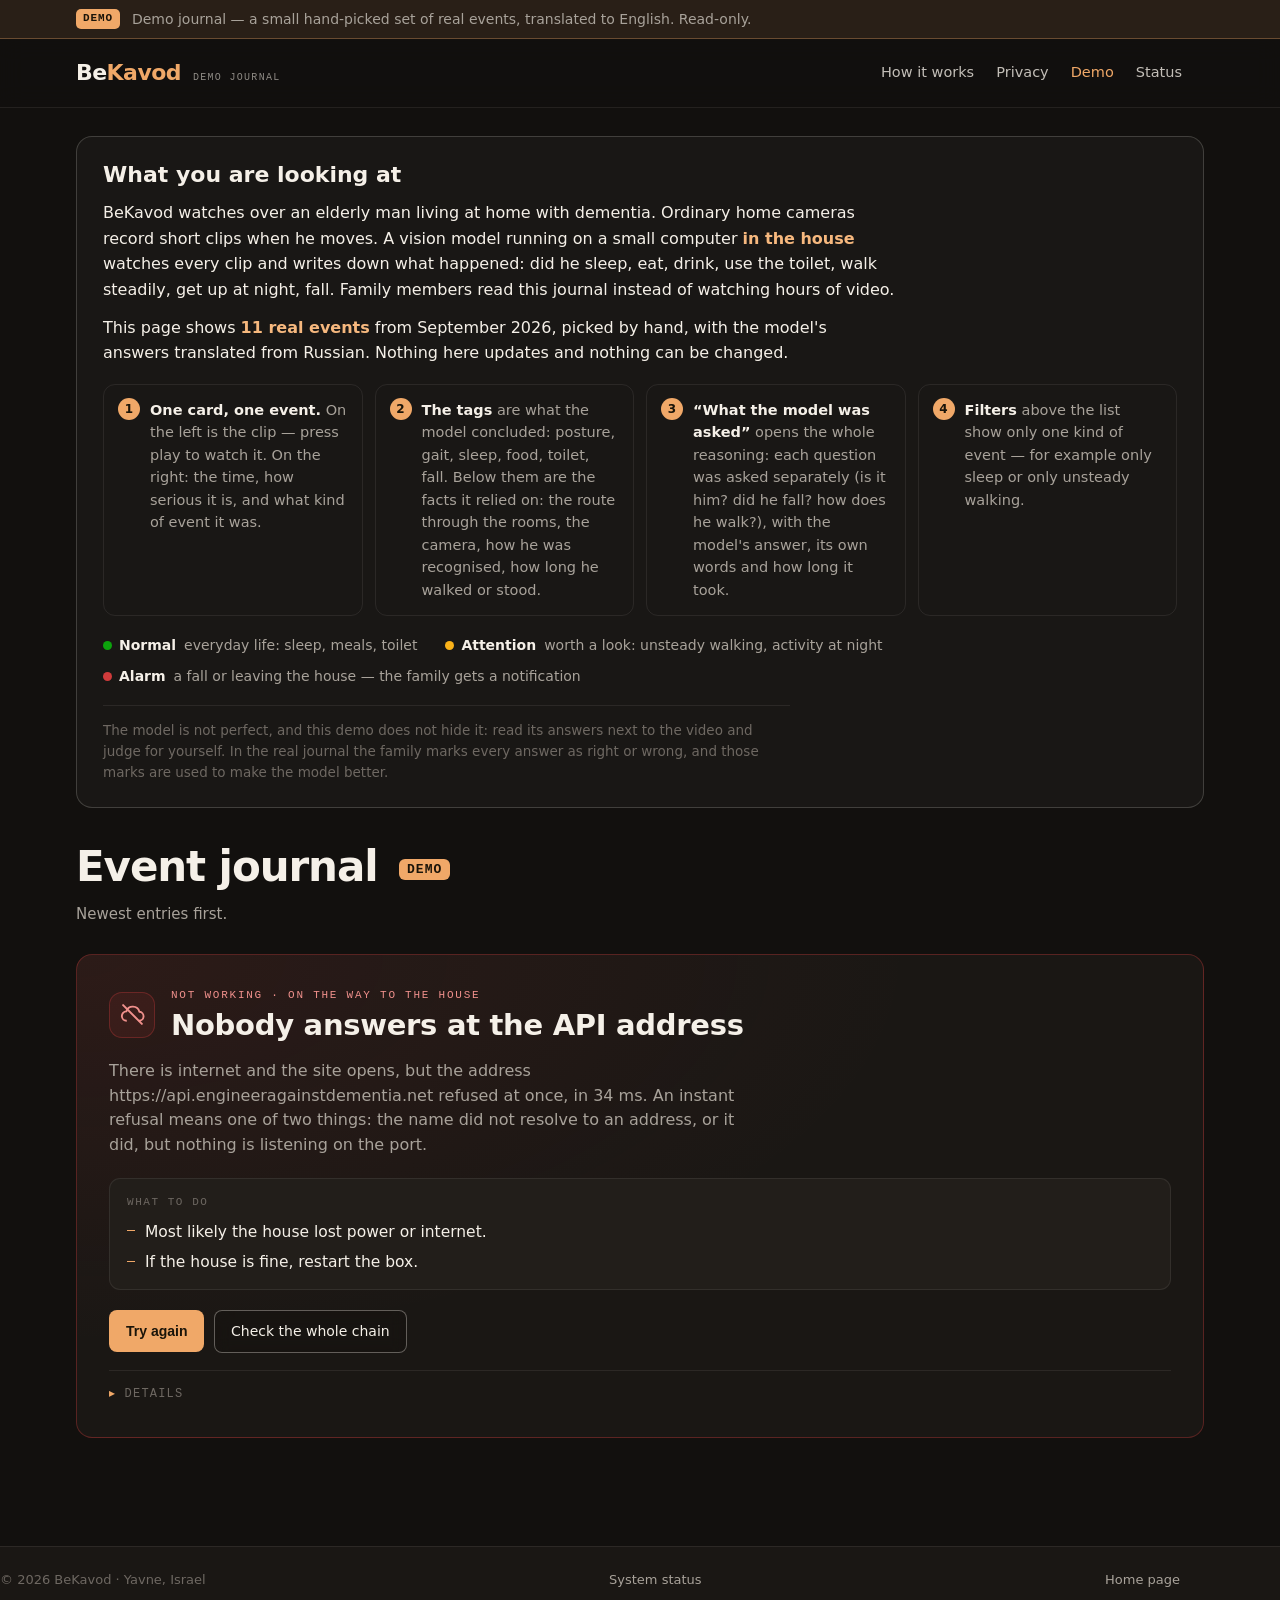
==== demo/index.html @ 7e7375f2 "Демо журнала на английском: /demo/ Страница с 11 отобранными событиями (сон, еда, туалет, походка, н" ====
<!DOCTYPE html>
<html lang="en" dir="ltr">
<head>
<meta charset="utf-8">
<meta name="viewport" content="width=device-width, initial-scale=1">
<title>Demo journal — BeKavod</title>
<meta name="description" content="BeKavod demo journal: a small hand-picked set of real events, translated to English. Read-only.">
<meta name="theme-color" content="#12100E">
<meta name="robots" content="noindex">
<link rel="icon" href="data:,">

<!-- Демо-копия журнала. API демо живёт по /demo/api/..., JS склеивает
     BASE + '/api/...'. -->
<meta name="api-base" content="https://api.engineeragainstdementia.net/demo">
<meta name="app-version" content="1.7.2-demo">

<link rel="stylesheet" href="../css/style.css?v=2">
<link rel="stylesheet" href="../css/journal.css?v=11">
<link rel="stylesheet" href="../css/fault.css?v=2">
<link rel="stylesheet" href="../css/demo.css?v=2">
</head>
<body class="jrn-page is-demo">

<!-- Плашка демо: видна всегда. -->
<div class="demobar" role="note">
  <div class="wrap demobar__in">
    <span class="demobar__tag">Demo</span>
    <p class="demobar__t">Demo journal — a small hand-picked set of real events, translated to English. Read-only.</p>
  </div>
</div>

<header class="topbar">
  <div class="wrap topbar__in">
    <a class="brand" href="../">
      <span class="brand__mark">Be<span>Kavod</span></span>
      <span class="brand__tag">demo journal</span>
    </a>

    <nav class="topbar__nav" aria-label="Sections">
      <a href="../#how" data-sec>How it works</a>
      <a href="../#privacy" data-sec>Privacy</a>
      <a href="./" aria-current="page">Demo</a>
      <a href="../status/">Status</a>
    </nav>

    <div class="topbar__auth">
      <span class="who" hidden>
        <span class="who__dot" aria-hidden="true"></span>
        <span class="who__name">—</span>
      </span>
      <!-- В демо входа нет: кнопки остаются в разметке для JS, но скрыты. -->
      <button class="btn btn--ghost btn--sm" id="signin" type="button" hidden>Sign in</button>
      <button class="btn btn--ghost btn--sm" id="signout" type="button" hidden>Sign out</button>
    </div>
  </div>
</header>

<main class="wrap jrn">

  <!-- Полоса состояния: видна только гостю -->
  <div class="lockbar" id="lockbar" hidden>
    <svg class="lockbar__i" viewBox="0 0 24 24" aria-hidden="true">
      <path d="M7 10V7a5 5 0 0 1 10 0v3" fill="none" stroke="currentColor"
            stroke-width="1.8" stroke-linecap="round"/>
      <rect x="4.5" y="10" width="15" height="10.5" rx="2.6" fill="currentColor" opacity=".9"/>
    </svg>
    <p class="lockbar__t">
      <b>The journal is locked.</b>
      Frames and recordings, the model's reasoning, search and ratings are
      visible only to the owner of the system. Below is what an outsider sees:
      when, what kind of entry it was, and its tags.
    </p>
    <button class="btn btn--primary btn--sm" id="signin2" type="button" hidden>Sign in</button>
  </div>

  <section class="now" id="now" hidden aria-live="polite"></section>


  <!-- ---------- что это и как читать ---------- -->
  <section class="demo-intro" aria-labelledby="demo-intro-h">
    <h2 id="demo-intro-h">What you are looking at</h2>
    <p class="demo-intro__lead">
      BeKavod watches over an elderly man living at home with dementia. Ordinary
      home cameras record short clips when he moves. A vision model running
      on a small computer <b>in the house</b> watches every clip and writes
      down what happened: did he sleep, eat, drink, use the toilet, walk
      steadily, get up at night, fall. Family members read this journal
      instead of watching hours of video.
    </p>
    <p class="demo-intro__lead">
      This page shows <b>11 real events</b> from September 2026, picked by
      hand, with the model's answers translated from Russian. Nothing here
      updates and nothing can be changed.
    </p>

    <ol class="demo-steps">
      <li>
        <b>One card, one event.</b> On the left is the clip — press play to
        watch it. On the right: the time, how serious it is, and what kind of
        event it was.
      </li>
      <li>
        <b>The tags</b> are what the model concluded: posture, gait, sleep,
        food, toilet, fall. Below them are the facts it relied on: the route
        through the rooms, the camera, how he was recognised, how long he
        walked or stood.
      </li>
      <li>
        <b>“What the model was asked”</b> opens the whole reasoning: each
        question was asked separately (is it him? did he fall? how does he
        walk?), with the model's answer, its own words and how long it took.
      </li>
      <li>
        <b>Filters</b> above the list show only one kind of event — for
        example only sleep or only unsteady walking.
      </li>
    </ol>

    <dl class="demo-levels">
      <div><dt><span class="demo-dot demo-dot--ok"></span>Normal</dt>
           <dd>everyday life: sleep, meals, toilet</dd></div>
      <div><dt><span class="demo-dot demo-dot--warn"></span>Attention</dt>
           <dd>worth a look: unsteady walking, activity at night</dd></div>
      <div><dt><span class="demo-dot demo-dot--crit"></span>Alarm</dt>
           <dd>a fall or leaving the house — the family gets a notification</dd></div>
    </dl>

    <p class="demo-intro__note">
      The model is not perfect, and this demo does not hide it: read its
      answers next to the video and judge for yourself. In the real journal
      the family marks every answer as right or wrong, and those marks are
      used to make the model better.
    </p>
  </section>

  <header class="jrn__head">
    <h1>Event journal <span class="demo-h1tag">demo</span></h1>
    <p class="jrn__sub">Newest entries first. <span id="counter">—</span></p>
  </header>

  <!-- ---------- поиск и фильтры ---------- -->
  <section class="filters" id="filters" aria-label="Search the journal">
    <div class="filters__row">
      <label class="fld fld--grow">
        <span class="fld__l">Search</span>
        <input type="search" id="q" placeholder="gate, night, medication…" autocomplete="off">
      </label>
      <label class="fld">
        <span class="fld__l">From</span>
        <input type="date" id="from">
      </label>
      <label class="fld">
        <span class="fld__l">To</span>
        <input type="date" id="to">
      </label>
      <button class="btn btn--ghost btn--sm" id="reset" type="button">Reset</button>
    </div>

    <div class="filters__row filters__row--chips">
      <span class="fld__l">Entry type</span>
      <div class="chipset" id="kinds" role="group" aria-label="Entry type"></div>
    </div>

    <div class="filters__veil" aria-hidden="true">
      <span>Search and filters — after signing in</span>
    </div>
  </section>

  <div id="fault" hidden></div>

  <!-- ---------- лента ---------- -->
  <ol class="jrn__feed" id="feed"></ol>

  <p class="empty" id="empty" hidden>No entries match these filters.</p>

  <div class="toast" id="toast" role="status" aria-live="polite" hidden>
    <span class="toast__t">Entry deleted</span>
    <button class="toast__undo" id="undo" type="button">Undo</button>
    <span class="toast__bar" aria-hidden="true"></span>
  </div>

  <div class="more">
    <button class="btn btn--ghost" id="more" type="button" hidden>
      Show more <span id="moreN"></span>
    </button>
    <p class="more__end" id="end" hidden>That's all the entries.</p>
  </div>
</main>

<footer class="foot foot--slim">
  <div class="wrap foot__bot">
    <span>© 2026 BeKavod · Yavne, Israel</span>
    <a href="../status/">System status</a>
    <a href="../">Home page</a>
  </div>
</footer>

<!-- Окно входа в демо не нужно: сессия демо всегда открыта.
     Пустой <dialog> оставлен, чтобы код журнала не падал на поиске узлов. -->
<dialog class="auth" id="auth" aria-labelledby="auth-h" hidden>
  <form method="dialog" class="auth__box" id="authForm">
    <h2 id="auth-h">Read-only demo</h2>
    <p class="auth__lead">This demo needs no sign-in.</p>
    <input type="hidden" id="login">
    <input type="hidden" id="pass">
    <p class="auth__err" id="authErr" hidden></p>
    <div class="auth__go">
      <button class="btn btn--primary" value="ok" type="submit">OK</button>
      <button class="btn btn--ghost" value="cancel" type="button" id="authCancel">Close</button>
    </div>
  </form>
</dialog>

<script src="../js/demo/api.js?v=2" defer></script>
<script src="../js/demo/fault.js?v=2" defer></script>
<script src="../js/demo/journal.js?v=12" defer></script>
</body>
</html>
---- css/style.css ----
/* ==========================================================================
   BeKavod — дизайн-система
   Палитра прогнана через валидатор: контраст, цветовая слепота, разделимость.
   ========================================================================== */
:root{
  --bg:#12100E;
  --surface:#1A1714;
  --surface-2:#221E1A;
  --ink:#F5F0E8;
  --ink-2:#A8A29A;
  --ink-3:#6E6862;
  --accent:#F0A868;
  --accent-hi:#F6B87E;
  --line:rgba(245,240,232,.08);
  --line-strong:rgba(245,240,232,.18);
  --good:#0ca30c;
  --warn:#fab219;
  --crit:#d03b3b;
  --sans:'Inter',-apple-system,BlinkMacSystemFont,'Segoe UI',system-ui,sans-serif;
  --mono:'JetBrains Mono',ui-monospace,'SF Mono',Menlo,Consolas,monospace;
  --maxw:1180px;
}
*,*::before,*::after{box-sizing:border-box}
html{-webkit-text-size-adjust:100%;scroll-behavior:smooth}
body{
  margin:0;background:var(--bg);color:var(--ink);
  font-family:var(--sans);font-size:17px;line-height:1.62;
  -webkit-font-smoothing:antialiased;
}
img{display:block;max-width:100%}
a{color:var(--accent)}
.wrap{width:100%;max-width:var(--maxw);margin-inline:auto;padding-inline:26px}

/* ==========================================================================
   ШАПКА-БАННЕР
   ========================================================================== */
.hero{position:relative;min-height:max(600px,100svh);
      display:flex;flex-direction:column;overflow:hidden;isolation:isolate;
      border-block-end:1px solid rgba(245,240,232,.20)}

/* Фотография. object-position смещён вправо: рукопожатие должно остаться
   в кадре при любой ширине, а слева освобождается место под текст. */
.hero__media{position:absolute;inset:0;z-index:0}
.hero__media img{width:100%;height:100%;object-fit:cover;
                 object-position:76% 47%;}

/* Затемнение. Два слоя: слева — под текст, снизу — стык с фоном страницы. */
.hero__scrim{position:absolute;inset:0;z-index:1;pointer-events:none;
  background:
    /* пятно под текстом: нижний левый угол */
    radial-gradient(120% 95% at 6% 96%,
      rgba(12,10,8,.96) 0%, rgba(12,10,8,.88) 26%,
      rgba(12,10,8,.55) 48%, rgba(12,10,8,.12) 70%, transparent 84%),
    /* мягкая подложка снизу и стык с фоном страницы */
    linear-gradient(180deg,
      rgba(14,11,9,.55) 0%, rgba(14,11,9,.10) 22%,
      rgba(14,11,9,.10) 46%, rgba(14,11,9,.72) 82%,
      rgba(14,11,9,.94) 94%, var(--bg) 100%),
    /* лёгкая тень слева, чтобы навигация читалась */
    linear-gradient(100deg, rgba(14,11,9,.55) 0%, rgba(14,11,9,.12) 34%, transparent 58%);
}

/* --- навигация --- */
.hero > .wrap{position:relative;z-index:2}
.hero__bar{position:relative;z-index:3;
           border-block-end:1px solid var(--accent)}
.nav{display:flex;align-items:center;justify-content:space-between;
     gap:22px;flex-wrap:wrap;padding-block:22px}
.brand{display:flex;align-items:baseline;gap:12px;text-decoration:none;color:var(--ink)}
.brand__mark{font-size:22px;font-weight:600;letter-spacing:-.025em}
.brand__mark span{color:var(--accent)}
.brand__tag{font-family:var(--mono);font-size:10px;letter-spacing:.13em;
            text-transform:uppercase;color:rgba(245,240,232,.55);white-space:nowrap}
.nav__links{display:flex;gap:26px;align-items:center;flex-wrap:wrap}
.nav__links a{color:rgba(245,240,232,.82);text-decoration:none;font-size:14.5px;
              padding-block:11px}   /* до 44px по высоте — палец попадает */
.nav__links a:hover{color:var(--ink)}
/* Переключатель языка. Активный отмечает сам скрипт — ставит
   aria-current на нужную ссылку. Заливаем её акцентом, а не подкрашиваем
   текст: с одного взгляда должно быть видно, какой язык включён. */
.lang{display:flex;border:1px solid rgba(245,240,232,.22);border-radius:8px;
      overflow:hidden;font-family:var(--mono);font-size:11.5px;
      background:rgba(18,16,14,.5)}
.lang a{padding:12px 14px;color:rgba(245,240,232,.62);text-decoration:none;
        line-height:1;letter-spacing:.06em;
        transition:background .18s, color .18s}
.lang a + a{border-inline-start:1px solid rgba(245,240,232,.14)}
.lang a:hover{background:rgba(245,240,232,.07);color:var(--ink)}
.lang a[aria-current]{background:var(--accent);color:#1A1409;font-weight:600;
        box-shadow:0 0 16px rgba(240,168,104,.35)}
.lang a[aria-current]:hover{background:var(--accent-hi);color:#1A1409}

/* --- содержимое баннера --- */
.hero__body{flex:1;display:flex;align-items:center;padding-block:40px}
.hero__col{max-width:31ch}
.kicker{font-family:var(--mono);font-size:11px;letter-spacing:.11em;
        text-transform:uppercase;color:var(--accent);margin:0 0 22px;
        white-space:nowrap}
.hero h1{margin:0;font-size:clamp(30px,3.9vw,46px);line-height:1.14;
         font-weight:600;letter-spacing:-.025em;
         text-shadow:0 2px 34px rgba(8,6,4,.75)}
.hero h1 .dim{color:#DCD3C7;font-weight:400;font-size:.74em;
              line-height:1.24;display:inline-block;margin-block-start:.18em}

/* --- сменяющаяся строка журнала --- */
.ticker{position:relative;height:62px;margin-block-start:29px}
.ticker__item{position:absolute;inset:0;display:flex;gap:15px;
  align-items:flex-start;opacity:0;transform:translateY(10px);
  transition:opacity .5s ease,transform .5s ease}
.ticker__item.is-on{opacity:1;transform:none}
.ticker__time{font-family:var(--mono);font-size:14px;color:var(--accent);
              padding-block-start:3px;white-space:nowrap}
.ticker__text{font-size:16.5px;color:#E6DED3;line-height:1.45;
              text-shadow:0 1px 18px rgba(8,6,4,.7)}
.ticker__text b{color:var(--ink);font-weight:600}

.cta{display:flex;gap:13px;margin-block-start:33px;
     flex-wrap:nowrap;width:max-content;max-width:none}
.btn{display:inline-block;padding:14px 25px;border-radius:8px;font-size:15.5px;
     text-decoration:none;border:1px solid transparent;transition:.15s;
     white-space:nowrap}
.btn--primary{background:var(--accent);color:#1A1409;font-weight:550}
.btn--primary:hover{background:var(--accent-hi)}
.btn--ghost{border-color:rgba(245,240,232,.34);color:var(--ink);
            background:rgba(18,16,14,.34);backdrop-filter:blur(8px)}
.btn--ghost:hover{border-color:rgba(245,240,232,.6)}

/* --- нижняя полоса баннера --- */
.hero__foot{position:relative;z-index:2;display:flex;justify-content:space-between;
  align-items:center;gap:18px;flex-wrap:wrap;padding-block:18px;
  border-block-start:1px solid rgba(245,240,232,.14);
  font-size:13px;color:rgba(245,240,232,.66)}
.live{display:flex;align-items:center;gap:9px;font-family:var(--mono);font-size:12.5px}
.live__dot{width:8px;height:8px;border-radius:50%;background:var(--good);
  box-shadow:0 0 0 0 rgba(12,163,12,.6);animation:pulse 2.4s infinite}
@keyframes pulse{70%{box-shadow:0 0 0 9px rgba(12,163,12,0)}
                 100%{box-shadow:0 0 0 0 rgba(12,163,12,0)}}
.credit{font-family:var(--mono);font-size:11.5px;color:rgba(245,240,232,.52)}

/* ==========================================================================
   АДАПТИВ
   ========================================================================== */
@media (max-width:880px){
  /* Узкий экран: текст НЕ накладываем на фото.
     Порядком флекса ставим навигацию первой, под ней фото полосой,
     под фото — текст на чистом фоне. Абсолютов нет: .nav позиционировался
     относительно своей обёртки и уезжал на текст. */
  .hero{min-height:0}
  .hero__bar{order:-1}                            /* навигация наверх */
  .hero__media{order:0;position:relative;inset:auto;aspect-ratio:16/11}
  .hero__media img{object-position:56% 46%}
  /* мягкий стык фото с фоном страницы */
  .hero__media::after{content:"";position:absolute;inset-inline:0;
    inset-block-end:-1px;height:34%;pointer-events:none;
    background:linear-gradient(180deg,transparent,var(--bg) 92%)}
  .hero__scrim{display:none}
  .hero__body{display:block;padding-block:30px 4px}
  .hero__col{max-width:none}
  .ticker{height:88px}
  .nav{padding-block:16px}
  .kicker{font-size:9.5px;letter-spacing:.08em}
  .cta{width:auto}
  .cta .btn{padding:12px 15px;font-size:14.5px}
}
@media (max-width:520px){
  body{font-size:16px}
  .nav__links a:not(.lang a){display:none}
  .ticker{height:104px}
}
@media (max-width:380px){
  /* На самых узких экранах две кнопки в строку не влезают */
  .cta{flex-wrap:wrap}
  .cta .btn{flex:1 1 100%;text-align:center}
}

/* Уважаем настройку «меньше движения» */
@media (prefers-reduced-motion:reduce){
  .ticker__item{transition:none}
  .live__dot{animation:none}
  html{scroll-behavior:auto}
}

/* RTL: всё на logical properties, поэтому нужен только разворот фото */
[dir="rtl"] .hero__media img{transform:scaleX(-1)}
[dir="rtl"] .hero__scrim{background:
  linear-gradient(260deg,
    rgba(14,11,9,.94) 0%, rgba(14,11,9,.86) 26%, rgba(14,11,9,.52) 52%,
    rgba(14,11,9,.10) 78%, rgba(14,11,9,0) 100%),
  linear-gradient(180deg,
    rgba(14,11,9,.62) 0%, rgba(14,11,9,0) 26%, rgba(14,11,9,0) 58%,
    rgba(14,11,9,.80) 88%, var(--bg) 100%)}


/* ==========================================================================
   ПОЧЕМУ BEKAVOD — фотография во всю ширину, текст слева
   ========================================================================== */
.why{position:relative;overflow:hidden;isolation:isolate;
     min-height:clamp(680px,94svh,940px);display:flex;
     border-block-end:1px solid var(--line)}

.why__media{position:absolute;inset:0;z-index:0}
.why__media img{width:100%;height:100%;object-fit:cover;object-position:66% 34%}

/* Затемнение: плотное слева под текст, лёгкое справа — там лицо */
.why__scrim{position:absolute;inset:0;z-index:1;pointer-events:none;
  background:
    linear-gradient(96deg,
      rgba(12,10,8,.95) 0%, rgba(12,10,8,.90) 24%,
      rgba(12,10,8,.62) 44%, rgba(12,10,8,.18) 66%,
      rgba(12,10,8,.02) 84%, transparent 100%),
    linear-gradient(180deg,
      rgba(14,11,9,.62) 0%, rgba(14,11,9,.06) 22%,
      rgba(14,11,9,.06) 62%, rgba(14,11,9,.72) 90%, var(--bg) 100%);
}

.why__in{position:relative;z-index:2;display:flex;align-items:center;
         padding-block:clamp(40px,6vh,80px)}
.why__text{max-width:48.5ch}

/* ВОПРОС — главный заголовок раздела. Ответ идёт ниже и мельче. */
.why__q{margin:0;font-size:clamp(27px,min(4.6vw,5.4vh),54px);line-height:1.06;
        font-weight:600;letter-spacing:-.028em;color:var(--ink);
        white-space:nowrap;                 /* вопрос всегда одной строкой */
        text-shadow:0 2px 34px rgba(8,6,4,.82)}
.why__brand{font-weight:600}
.why__brand span{color:var(--accent)}

/* Короткая черта отделяет вопрос от ответа */
.why__q::after{content:"";display:block;width:64px;height:2px;
               background:var(--accent);margin-block-start:clamp(14px,2.4vh,26px)}

/* Первая фраза ответа — крупнее остального текста */
.why__text p.why__lead{margin:clamp(16px,2.6vh,26px) 0 0;
           font-size:clamp(17px,min(2.1vw,2.5vh),24px);
           line-height:1.34;font-weight:500;color:var(--ink);
           max-width:29ch;letter-spacing:-.012em;
           text-shadow:0 2px 26px rgba(8,6,4,.8)}
.why__text p{margin:clamp(12px,2.1vh,22px) 0 0;color:#DDD5CA;max-width:52ch;
             font-size:clamp(14.5px,min(1.25vw,1.85vh),17.5px);
             text-shadow:0 1px 20px rgba(8,6,4,.75)}


.pull{margin:clamp(16px,2.7vh,30px) 0 0;padding:4px 0 4px 22px;
      border-inline-start:2px solid var(--accent);
      font-size:clamp(17px,min(2.1vw,2.4vh),23px);line-height:1.36;
      color:var(--ink);font-weight:500;max-width:34ch;
      text-shadow:0 2px 26px rgba(8,6,4,.85)}

/* Заключение — теперь это обещание, а не подпись. Поэтому крупно. */
.why__text p.closing{margin-block-start:clamp(16px,2.8vh,34px);
      padding-block-start:clamp(14px,2.2vh,24px);
      border-block-start:1px solid rgba(245,240,232,.16);
      font-size:clamp(18px,min(2.3vw,2.6vh),26px);line-height:1.28;font-weight:500;
      color:var(--ink);max-width:24ch;letter-spacing:-.012em}
.closing b{color:var(--accent);font-size:1.2em;font-weight:500;
           margin-inline-end:4px}
.closing span{color:var(--accent)}
.why__text p b{color:var(--ink);font-weight:600}

/* Плашка в правом нижнем углу — поверх места, где на футболке наклейка */
.factcard{position:absolute;inset-block-end:46px;inset-inline-end:26px;
          width:min(320px,38%);
          border:1px solid rgba(245,240,232,.16);border-radius:12px;
          padding:20px 22px;background:rgba(18,15,12,.82);
          backdrop-filter:blur(10px)}
.factcard__label{margin:0;font-family:var(--mono);font-size:12px;font-weight:500;
                 letter-spacing:.14em;text-transform:uppercase;color:var(--accent)}
.factcard__value{margin:9px 0 0;font-size:18px;font-weight:600;color:var(--ink)}
.factcard__note{margin:8px 0 0;font-size:13.5px;line-height:1.5;color:var(--ink-2)}

@media (max-width:880px){
  /* Узкий экран: текст не накладываем на фото */
  .why{min-height:0;display:block}
  .why__media{position:relative;inset:auto;aspect-ratio:16/11}
  .why__media img{object-position:62% 30%}
  .why__media::after{content:"";position:absolute;inset-inline:0;
    inset-block-end:-1px;height:32%;pointer-events:none;
    background:linear-gradient(180deg,transparent,var(--bg) 92%)}
  .why__scrim{display:none}
  .why__in{display:block;padding-block:34px 56px}
  .why__text{max-width:none}
  .why__text p,.why__q,.pull{text-shadow:none}
  .why__q::after{margin-block-start:20px}
  .why__text p{color:var(--ink-2)}

  .factcard{position:static;width:auto;margin-block-start:34px;
            backdrop-filter:none;background:var(--surface-2)}
}


/* ==========================================================================
   КАК ЭТО РАБОТАЕТ · провода и блоки

   Сетка блока симметрична: 1fr — жёлоб — 1fr. Центр жёлоба всегда ровно
   на 50%, поэтому провода вешаются на calc(50% + смещение) и ширину
   колонок знать не нужно.

   Провода нарезаны на куски по блокам, чтобы каждый кусок знал, где ему
   оборваться:
       .lead     провода проявляются из ничего
       .node     кусок внутри блока; .lane--cut обрывается на развилке
       .tail     остаток уходит вниз и тает
   Линия развилки в каждом блоке — вертикальная середина колонки с
   картинками. Для двух картинок это ровно просвет между ними, для одной —
   её центр. В обоих случаях это 50% высоты блока за вычетом отбивки,
   поэтому обрыв провода считается одной формулой.
   ========================================================================== */
:root{
  --wire:rgba(240,168,104,.46);
  --sp:7px;                             /* шаг между проводами */
  --gutter:clamp(112px,14vw,190px);
  --pic:clamp(150px,21vw,290px);
  --pic-gap:clamp(24px,3.4vh,48px);
  --brain:clamp(210px,30vw,400px);
  --alert:clamp(210px,30vw,400px);
  --box:clamp(200px,26vw,350px);
  --pre:150px;      /* сколько провод идёт до коробки */
  --stub:calc(var(--gutter) * .24);     /* вылет от картинки до стойки */
  --lead:130px;                         /* сколько провода видно сверху */
  --tail:170px;                         /* и снизу */
  --node-gap:clamp(64px,9vh,132px);     /* отбивка между блоками */
}

.how{padding-block:clamp(64px,9vh,120px) clamp(40px,6vh,90px);background:var(--bg)}

.eyebrow{margin:0;font-family:var(--mono);font-size:12px;font-weight:500;
         letter-spacing:.16em;text-transform:uppercase;color:var(--accent)}

.how__head{max-width:660px;margin-inline:auto;text-align:center}
.how__title{margin:0;font-size:clamp(30px,4.2vw,52px);line-height:1.08;
            font-weight:600;letter-spacing:-.028em;color:var(--ink)}
.how__title::after{content:"";display:block;width:64px;height:2px;
                   background:var(--accent);margin:22px auto 0}
.how__sub{margin:22px 0 0;font-size:clamp(17px,2vw,21px);line-height:1.4;
          color:var(--ink-2)}

.rail{margin-block-start:clamp(20px,3vh,44px)}

/* ---------- провода ---------- */
.lead,.tail{position:relative}
.lead{height:var(--lead)}
.tail{height:var(--tail)}

.lane{position:absolute;z-index:0;pointer-events:none;width:1px;
      inset-block:0 0;inset-inline-start:calc(50% + var(--x));
      background:var(--wire)}
.lane--1{--x:calc(-3 * var(--sp))}
.lane--2{--x:calc(-1 * var(--sp))}
.lane--3{--x:calc( 1 * var(--sp))}
.lane--4{--x:calc( 3 * var(--sp))}

/* сверху проявляются, снизу тают */
.lead .lane{background:linear-gradient(180deg,transparent,var(--wire))}
.tail .lane{background:linear-gradient(180deg,var(--wire),transparent)}

/* провод, который в этом блоке уходит в сторону, обрывается на развилке */
.lane--cut{inset-block-end:auto;
           height:calc((100% - var(--node-gap)) / 2)}

/* ---------- блок ---------- */
.node{position:relative;display:grid;
      grid-template-columns:1fr var(--gutter) 1fr;align-items:center;
      padding-block-end:var(--node-gap)}
.node__media{grid-row:1;position:relative}
.node__say{grid-row:1;max-width:46ch}

/* 01 — картинки слева, текст справа */
.node--eyes .node__media{grid-column:1;justify-self:end;width:var(--pic)}
.node--eyes .node__say{grid-column:3}
/* 02 — зеркально: текст слева, картинка справа */
.node--mind .node__media{grid-column:3;justify-self:start;width:var(--brain)}
.node--mind .node__say{grid-column:1;justify-self:end}
/* 03 — снова картинка слева, текст справа */
.node--alert .node__media{grid-column:1;justify-self:end;width:var(--alert)}
.node--alert .node__say{grid-column:3}

/* ---------- картинка в рамке ---------- */
.pic{position:relative;z-index:1;margin:0;width:100%;aspect-ratio:1;
     padding:6px;border:1px solid var(--wire);border-radius:22px;
     background:var(--surface);box-shadow:0 20px 50px rgba(0,0,0,.5)}
.pic + .pic{margin-block-start:var(--pic-gap)}
.pic picture{display:block;width:100%;height:100%}
.pic img{width:100%;height:100%;object-fit:cover;border-radius:16px}

/* холст мозга: подложка темнее фона, чтобы свечение читалось */
.pic--brain{background:radial-gradient(120% 120% at 50% 45%,
              #191410 0%, #120F0C 60%, #0D0B09 100%);
            box-shadow:0 20px 60px rgba(0,0,0,.55),
                       inset 0 0 60px rgba(240,168,104,.05)}
.pic--brain canvas{display:block;width:100%;height:100%;border-radius:16px;
                   touch-action:pan-y}

/* ---------- развилка на две картинки (блок 01) ---------- */
.br{position:absolute;z-index:0;pointer-events:none;
    inset-inline-start:100%;width:var(--stub);
    height:calc((var(--pic) + var(--pic-gap)) / 2);
    border-inline-end:1px solid var(--wire)}
.br--top{inset-block-start:calc(var(--pic) / 2);
         border-block-start:1px solid var(--wire);border-start-end-radius:20px}
.br--bot{inset-block-start:calc(var(--pic) + var(--pic-gap) / 2);
         border-block-end:1px solid var(--wire);border-end-end-radius:20px}

/* подвод от развилки до своего провода */
.feed{position:absolute;z-index:0;pointer-events:none;height:1px;
      inset-inline-start:100%;margin-inline-start:var(--stub);
      inset-block-start:calc(var(--pic) + var(--pic-gap) / 2);
      width:calc(var(--gutter) / 2 - 3 * var(--sp) - var(--stub));
      background:var(--wire)}

/* Провод берётся с той стороны, где стоит картинка, — иначе шнур
   пересекал бы колонку с текстом.

   Блок 02: картинка СПРАВА, тянем от крайнего правого провода.
   Он стоит на (центр + 3 шага), левый край рамки — на (центр + половина
   жёлоба), значит длина подвода это разность. */
.feed--right{inset-inline-start:auto;inset-inline-end:100%;
             margin-inline-start:0;
             inset-block-start:calc(50% - .5px);
             width:calc(var(--gutter) / 2 - 3 * var(--sp))}
/* Блок 03: картинка СЛЕВА, тянем к ближнему левому проводу.
   Зеркально, длина та же. */
.feed--left{inset-inline-start:100%;margin-inline-start:0;
            inset-block-start:calc(50% - .5px);
            width:calc(var(--gutter) / 2 - var(--sp))}

/* точка входа в рамку */
.feed--right::after,.feed--left::after{content:"";position:absolute;
  inset-block-start:-2.5px;width:6px;height:6px;border-radius:50%;
  background:var(--accent);box-shadow:0 0 10px rgba(240,168,104,.7)}
.feed--right::after{inset-inline-end:-3px}
.feed--left::after{inset-inline-start:-3px}

/* ---------- 04 · коробка по центру, провод растворяется над ней ----------
   Провод спускается по своей дорожке, S-образным изгибом переходит на
   центр и гаснет. S собран из двух четвертей окружности радиусом
   1.5 шага: правая поворачивает вниз→влево, левая влево→вниз. Радиусы
   равны половине сдвига, поэтому дуги стыкуются без прямого участка. */
.node--box{display:block;padding-block-start:var(--pre);text-align:center}
.node--box .lane--cut{height:calc(var(--pre) - 96px)}

/* На широком экране изгиба нет: последний провод идёт прямо вниз и
   гаснет над коробкой. Угол нужен только на узком, где жгут у края. */
.wire-s{display:none;position:absolute;z-index:0;pointer-events:none}

/* хвост провода: гаснет, не доходя до коробки */
.drop{position:absolute;z-index:0;pointer-events:none;width:1px;
      inset-inline-start:calc(50% + var(--sp) - .5px);
      inset-block-start:calc(var(--pre) - 96px);
      height:74px;
      background:linear-gradient(180deg,var(--wire),transparent)}

/* ---------- кольцо: тезисы вокруг коробки ---------- */
.ring{display:grid;grid-template-columns:1fr auto 1fr;
      align-items:center;column-gap:clamp(28px,4vw,64px)}
.pic--box{width:var(--box);margin-inline:auto}

.claims{margin:0;padding:0;list-style:none;display:grid;
        gap:clamp(26px,4vh,46px)}
.claims li{margin:0}
.claims b{display:block;font-size:17px;font-weight:600;line-height:1.28;
          letter-spacing:-.014em;color:var(--ink)}
.claims span{display:block;margin-block-start:8px;font-size:14.5px;
             line-height:1.5;color:var(--ink-2)}
.claims--start{text-align:end}
.claims--start li{padding-inline-end:16px;
                  border-inline-end:1px solid rgba(240,168,104,.22)}
.claims--end{text-align:start}
.claims--end li{padding-inline-start:16px;
                border-inline-start:1px solid rgba(240,168,104,.22)}

.box__say{max-width:56ch;margin:clamp(34px,5vh,60px) auto 0}
.box__say .say__kind{justify-content:center}
.box__say .say__kind::after{display:none}
.box__say .say__p{margin-inline:auto}

/* ---------- текст ---------- */
/* Подзаголовок блока: номер в янтарной рамке, подпись светлая, дальше
   тонкая черта до конца колонки. Раньше это была тусклая моношрифтовая
   строка — её просто не замечали. */
.say__kind{margin:0;display:flex;align-items:center;gap:14px;
           font-family:var(--mono);font-size:13.5px;font-weight:500;
           letter-spacing:.2em;text-transform:uppercase;color:var(--ink)}
.say__kind i{font-style:normal;flex:none;
             display:grid;place-items:center;min-width:34px;height:28px;
             padding-inline:8px;border:1px solid rgba(240,168,104,.45);
             border-radius:8px;background:rgba(240,168,104,.10);
             color:var(--accent);font-size:13px;font-weight:600;
             letter-spacing:.04em}
.say__kind::after{content:"";flex:1;height:1px;min-width:20px;
                  background:linear-gradient(90deg,
                    rgba(240,168,104,.34),rgba(240,168,104,0))}
.say__h{margin:16px 0 0;font-size:clamp(24px,3vw,36px);line-height:1.14;
        font-weight:600;letter-spacing:-.024em;color:var(--ink)}
.say__p{margin:18px 0 0;font-size:16.5px;line-height:1.6;color:var(--ink-2)}
.say__p b{color:var(--ink);font-weight:600}

@media (max-width:900px){
  /* Узкий экран: жгут уходит к ПРАВОМУ краю, картинки колонкой слева,
     описание под ними. Развилка та же, просто подвод тянется вправо.
     .node__media снимаем с position:relative — тогда развилка считается
     от всего блока и подвод растягивается двумя отступами, без знания
     ширины экрана. */
  :root{--sp:4px;--pic:clamp(142px,44vw,208px);--pic-gap:24px;
        --brain:clamp(180px,56vw,280px);--alert:clamp(180px,56vw,280px);
        --stub:34px;--lead:96px;--tail:120px;--rail-edge:20px;
        --node-gap:clamp(48px,7vh,84px)}

  .how__head{text-align:start;margin-inline:0}
  .how__title::after{margin-inline:0}

  .node{display:block;padding-inline-end:calc(var(--rail-edge) + 58px)}
  /* justify-self снимаем явно: в свежих Chrome выравнивание работает
     и в блочной раскладке, и блок уезжал к правому краю. */
  .node__media,.node--eyes .node__media,.node--mind .node__media{
      position:static;justify-self:start}
  .node--eyes .node__media{width:var(--pic)}
  .node--mind .node__media{width:var(--brain)}
  .node--alert .node__media{width:var(--alert)}
  .node__say,.node--mind .node__say{max-width:none;margin-block-start:32px;
      justify-self:start}

  .lane{inset-inline-start:auto;
        inset-inline-end:calc(var(--rail-edge) - var(--x))}
  /* Картинки встали над текстом, поэтому линия развилки больше не
     середина блока — она привязана к самим картинкам. */
  /* Коробка по центру, провод приходит к ней от правого края одним углом */
  :root{--box:clamp(180px,58vw,260px);--pre:134px}
  .node--box{padding-inline-end:0;padding-block-start:var(--pre)}
  .node--box .lane--cut{height:calc(var(--pre) - 96px)}
  /* Угол нужен только тут: жгут прижат к краю, коробка по центру. */
  .wire-s--a{display:block;
    inset-block-start:calc(var(--pre) - 96px);
    inset-inline-start:50%;width:auto;height:34px;
    inset-inline-end:calc(var(--rail-edge) - var(--sp));
    border-inline-end:1px solid var(--wire);
    border-block-end:1px solid var(--wire);
    border-end-end-radius:20px}
  .drop{inset-inline-start:calc(50% - .5px);
        inset-block-start:calc(var(--pre) - 96px + 34px);
        height:calc(96px - 34px - 18px)}
  /* В колонку: сначала коробка — провод приходит прямо к ней, —
     а тезисы уже под ней. */
  .ring{grid-template-columns:1fr;justify-items:stretch;row-gap:28px}
  .pic--box{order:-1}
  .claims{gap:22px;text-align:start}
  .claims--start,.claims--end{text-align:start}
  .claims--start li,.claims--end li{padding-inline:16px 0;
      border-inline-end:0;
      border-inline-start:1px solid rgba(240,168,104,.22)}
  .box__say{margin-inline:0;max-width:none;text-align:start}

  .node--eyes .lane--cut{height:calc(var(--pic) + var(--pic-gap) / 2)}
  .node--mind .lane--cut{height:calc(var(--brain) / 2)}
  .node--alert .lane--cut{height:calc(var(--alert) / 2)}

  .br{inset-inline-start:var(--pic)}
  .feed{inset-inline-start:calc(var(--pic) + var(--stub));
        inset-inline-end:calc(var(--rail-edge) + 3 * var(--sp));
        margin-inline-start:0;width:auto}
  .feed--right{inset-inline-start:var(--brain);
        inset-inline-end:calc(var(--rail-edge) - 3 * var(--sp));
        inset-block-start:calc(var(--brain) / 2);width:auto}
  .feed--left{inset-inline-start:var(--alert);
        inset-inline-end:calc(var(--rail-edge) + var(--sp));
        inset-block-start:calc(var(--alert) / 2);width:auto}
  .feed--right::after{inset-inline-end:auto;inset-inline-start:-3px}
}
@media (max-width:560px){
  :root{--pic:clamp(128px,46vw,172px);--brain:clamp(170px,58vw,240px);
        --alert:clamp(170px,58vw,240px);--stub:26px;--rail-edge:16px}
  .say__h{font-size:clamp(22px,7vw,28px)}
}

/* ==========================================================================
   СВЯЗАТЬСЯ

   Форму не ставим: покупатель тут — взрослый человек, которому проще
   нажать «позвонить», чем заполнять поля. Каждый канал — крупная
   ссылка высотой под палец, значения показаны сразу, без раскрытия.
   ========================================================================== */
.contact{padding-block:clamp(72px,10vh,132px);background:var(--bg);
         border-block-start:1px solid var(--line)}
.contact__grid{display:grid;grid-template-columns:1.05fr .95fr;
               gap:clamp(40px,6vw,96px);align-items:start}

.contact__h{margin:20px 0 0;font-size:clamp(28px,3.6vw,44px);line-height:1.1;
            font-weight:600;letter-spacing:-.026em;color:var(--ink)}
.contact__lead{margin:18px 0 0;font-size:17px;line-height:1.55;
               color:var(--ink-2);max-width:38ch}

.steps{margin:clamp(30px,4vh,46px) 0 0;padding:0;list-style:none;
       display:grid;gap:22px}
.steps li{display:grid;grid-template-columns:auto 1fr;
          column-gap:16px;row-gap:4px;align-items:start}
.steps__n{grid-row:1 / span 2;width:32px;height:32px;border-radius:50%;
          display:grid;place-items:center;
          border:1px solid rgba(240,168,104,.4);color:var(--accent);
          font-family:var(--mono);font-size:13px;font-weight:600}
.steps b{font-size:16.5px;font-weight:600;color:var(--ink);
         letter-spacing:-.012em}
.steps em{font-style:normal;font-size:14.5px;line-height:1.5;color:var(--ink-2)}
.contact__where{margin:clamp(28px,4vh,44px) 0 0;font-family:var(--mono);
                font-size:12.5px;letter-spacing:.08em;color:var(--ink-3)}

/* --- каналы --- */
.chan{display:grid;grid-template-columns:auto 1fr auto;align-items:center;
      gap:18px;padding:18px 20px;text-decoration:none;
      border:1px solid var(--line);border-radius:14px;
      background:var(--surface);color:var(--ink);
      transition:border-color .18s, background .18s, transform .18s}
.chan + .chan{margin-block-start:12px}
.chan:hover,.chan:focus-visible{border-color:rgba(240,168,104,.5);
      background:var(--surface-2);transform:translateY(-1px)}
.chan__i{width:26px;height:26px;flex:none;fill:var(--accent);color:var(--accent)}
.chan__i--cut{fill:var(--surface)}
.chan:hover .chan__i--cut{fill:var(--surface-2)}
.chan__t b{display:block;font-size:16.5px;font-weight:600;letter-spacing:-.012em}
.chan__t em{display:block;margin-block-start:3px;font-style:normal;
            font-family:var(--mono);font-size:13px;color:var(--ink-2);
            word-break:break-word}
.chan__go{color:var(--accent);font-size:19px;line-height:1;
          transition:transform .18s}
.chan:hover .chan__go{transform:translateX(4px)}
.chan__note{margin:18px 0 0;font-size:14px;line-height:1.5;color:var(--ink-3)}

/* ==========================================================================
   ФУТЕР
   ========================================================================== */
.foot{background:var(--surface);border-block-start:1px solid var(--line);
      padding-block:clamp(48px,7vh,78px) 26px}
.foot__top{display:grid;grid-template-columns:1.1fr 1.4fr;
           gap:clamp(34px,5vw,80px);align-items:start}
.foot__brand .brand{display:inline-flex}
.foot__tag{margin:16px 0 0;font-size:15px;line-height:1.55;color:var(--ink-2);
           max-width:34ch}
.foot__made{margin:14px 0 0;font-size:13.5px;line-height:1.5;color:var(--ink-3);
            max-width:34ch}

.foot__nav{display:grid;grid-template-columns:repeat(3,1fr);gap:26px}
.foot__nav h3{margin:0 0 14px;font-family:var(--mono);font-size:11.5px;
              font-weight:500;letter-spacing:.16em;text-transform:uppercase;
              color:var(--accent)}
.foot__nav a{display:block;font-size:15px;padding-block:10px;
             color:rgba(245,240,232,.78);text-decoration:none}
.foot__nav a:hover{color:var(--ink);text-decoration:underline;
                   text-underline-offset:3px}

.foot__bot{margin-block-start:clamp(36px,5vh,56px);
           padding-block-start:22px;border-block-start:1px solid var(--line);
           display:flex;flex-wrap:wrap;gap:16px 26px;align-items:center;
           justify-content:space-between;
           font-size:13px;color:var(--ink-3)}
.foot__kavod b{color:var(--accent);font-size:1.15em;margin-inline-end:5px}

@media (max-width:900px){
  .contact__grid{grid-template-columns:1fr;gap:44px}
  .contact__lead{max-width:none}
  .foot__top{grid-template-columns:1fr;gap:36px}
  .foot__nav{grid-template-columns:repeat(2,1fr);gap:22px 20px}
  .foot__bot{justify-content:flex-start}
}
@media (max-width:560px){
  .chan{padding:16px;gap:14px}
  .chan__t em{font-size:12px}
  .say__kind{font-size:12.5px;letter-spacing:.16em;gap:11px}
  .steps li{column-gap:13px}
}

/* ==========================================================================
   ПРОРИСОВКА ПРОВОДОВ ПО СКРОЛЛУ

   Класс .js-draw ставит сам скрипт: без JS всё видно сразу и ничего
   не прячется. Полоска провода тянется scaleY от --p, который скрипт
   пересчитывает по положению кончика. Изгибы и подводы чертятся
   clip-path'ом — в отличие от scale он не искажает скругления и точку.
   Отрицательные отступы в inset() нужны, чтобы горящая точка на конце
   подвода не срезалась: она лежит за пределами своей коробки.
   ========================================================================== */
.js-draw .lane{transform-origin:top;transform:scaleY(var(--p,0))}

/* Изгиб к верхней картинке чертится снизу вверх, к нижней — сверху вниз:
   подвод приходит ровно в середину между ними. */
.js-draw .br{clip-path:inset(0 0 100% 0);
             transition:clip-path .6s cubic-bezier(.3,.7,.3,1) .16s}
.js-draw .br--top{clip-path:inset(100% 0 0 0)}
.js-draw .node.is-on .br{clip-path:inset(0 0 0 0)}

/* Подвод чертится от провода к картинке. Слева от жгута — справа налево. */
.js-draw .feed{clip-path:inset(-9px -9px -9px calc(100% + 9px));
               transition:clip-path .5s cubic-bezier(.3,.7,.3,1) .02s}
.js-draw .feed--right{clip-path:inset(-9px calc(100% + 9px) -9px -9px)}
.js-draw .node.is-on .feed{clip-path:inset(-9px -9px -9px -9px)}

/* Картинки проявляются, когда провод до них дочерчен. */
.js-draw .pic{opacity:0;transform:translateY(18px) scale(.978);
              transition:opacity .8s ease .46s,
                         transform .8s cubic-bezier(.22,.72,.2,1) .46s}
.js-draw .node--eyes .pic{transition-delay:.70s}
.js-draw .node--eyes .pic + .pic{transition-delay:.86s}
.js-draw .node.is-on .pic{opacity:1;transform:none}

/* Последний провод: S-изгиб и хвост чертятся сверху вниз, следом
   проявляется коробка, следом тезисы вокруг неё. */
.js-draw .wire-s,.js-draw .drop{clip-path:inset(0 0 100% 0);
  transition:clip-path .45s cubic-bezier(.3,.7,.3,1)}
.js-draw .wire-s--b{transition-delay:.14s}
.js-draw .drop{transition-delay:.26s;transition-duration:.6s}
.js-draw .node.is-on .wire-s,.js-draw .node.is-on .drop{clip-path:inset(0 0 0 0)}

.js-draw .claims li{opacity:0;transform:translateY(14px);
  transition:opacity .7s ease .86s, transform .7s cubic-bezier(.22,.72,.2,1) .86s}
.js-draw .claims li + li{transition-delay:.98s}
.js-draw .node.is-on .claims li{opacity:1;transform:none}

@media (max-width:900px){
  /* Жгут стоит справа, поэтому все подводы чертятся справа налево. */
  .js-draw .feed--right{clip-path:inset(-9px -9px -9px calc(100% + 9px))}
}
@media (prefers-reduced-motion:reduce){
  .js-draw .lane{transform:none}
  .js-draw .br,.js-draw .feed,.js-draw .wire-s,.js-draw .drop{clip-path:none}
  .js-draw .pic,.js-draw .claims li{opacity:1;transform:none;transition:none}
}

/* ==========================================================================
   ПОЯВЛЕНИЕ ПО СКРОЛЛУ
   Направление совпадает с тем, откуда читатель пришёл: листаем вниз —
   элемент приходит сверху; листаем вверх — приходит снизу.
   Работает только если JS выполнился: класс .js ставит сам скрипт,
   иначе всё видно сразу и ничего не прячется.
   ========================================================================== */
.js .reveal{opacity:0;will-change:opacity,transform;
  transition:opacity .66s ease, transform .66s cubic-bezier(.22,.72,.2,1)}
.js .reveal--down{transform:translateY(-30px)}   /* пришли сверху */
.js .reveal--up{transform:translateY(30px)}      /* пришли снизу  */
.js .reveal.is-in{opacity:1;transform:none}
.js .reveal[data-delay="1"]{transition-delay:.08s}
.js .reveal[data-delay="2"]{transition-delay:.16s}
.js .reveal[data-delay="3"]{transition-delay:.24s}
.js .reveal[data-delay="4"]{transition-delay:.32s}

@media (prefers-reduced-motion:reduce){
  .js .reveal{opacity:1;transform:none;transition:none}
}
---- css/journal.css ----
/* ==========================================================================
   BeKavod — страница журнала.
   Дополняет css/style.css: токены, шрифты и кнопки берутся оттуда.

   Два состояния страницы различает класс .authed на <html>, его ставит
   скрипт. Гостю кадры не приходят вовсе — размытая рамка рисуется CSS,
   доставать из неё нечего.
   ========================================================================== */

.jrn-page{background:var(--bg)}

/* У .btn и .who свой display, и он перебивает атрибут hidden — кнопки
   «Войти» и «Выйти» показывались одновременно. Возвращаем атрибуту силу. */
[hidden]{display:none !important}

/* ---------------------------------------------------------------- шапка */
.topbar{position:sticky;inset-block-start:0;z-index:20;
        background:rgba(18,16,14,.86);backdrop-filter:blur(12px);
        border-block-end:1px solid var(--line)}
.topbar__in{display:flex;align-items:center;gap:22px;
            padding-block:14px;flex-wrap:wrap}
.topbar__nav{display:flex;gap:22px;margin-inline-start:auto;flex-wrap:wrap}
.topbar__nav a{font-size:14.5px;color:rgba(245,240,232,.78);text-decoration:none;
               padding-block:8px}
.topbar__nav a:hover{color:var(--ink)}
.topbar__nav a[aria-current]{color:var(--accent)}
.topbar__auth{display:flex;align-items:center;gap:12px}

.btn--sm{padding:9px 16px;font-size:14px}

.who{display:flex;align-items:center;gap:8px;font-family:var(--mono);
     font-size:12px;color:var(--ink-2)}
.who__dot{width:7px;height:7px;border-radius:50%;background:var(--good)}

/* ------------------------------------------------------------- полоса «закрыто» */
.lockbar{display:grid;grid-template-columns:auto 1fr auto;align-items:center;
         gap:18px;margin-block-start:26px;padding:18px 22px;
         border:1px solid rgba(240,168,104,.28);border-radius:14px;
         background:linear-gradient(180deg,rgba(240,168,104,.07),rgba(240,168,104,.02))}
.lockbar__i{width:26px;height:26px;color:var(--accent);flex:none}
.lockbar__t{margin:0;font-size:15px;line-height:1.5;color:var(--ink-2)}
.lockbar__t b{color:var(--ink)}

/* ---------------------------------------------------------------- заголовок */
.jrn{padding-block:0 clamp(56px,8vh,100px)}
.jrn__head{margin-block-start:clamp(28px,4vh,46px)}
.jrn__head h1{margin:0;font-size:clamp(28px,3.6vw,42px);line-height:1.1;
              font-weight:600;letter-spacing:-.026em;color:var(--ink)}
.jrn__sub{margin:12px 0 0;font-size:15px;color:var(--ink-2)}
#counter{font-family:var(--mono);font-size:13px;color:var(--ink-3)}

/* ---------------------------------------------------------------- фильтры */
.filters{position:relative;margin-block-start:clamp(20px,3vh,32px);
         padding:20px 22px;border:1px solid var(--line);border-radius:16px;
         background:var(--surface)}
.filters__row{display:flex;gap:14px;align-items:flex-end;flex-wrap:wrap}
.filters__row + .filters__row{margin-block-start:18px;
        padding-block-start:18px;border-block-start:1px solid var(--line)}
.filters__row--chips{align-items:center}

.fld{display:flex;flex-direction:column;gap:7px}
.fld--grow{flex:1 1 240px}
.fld__l{font-family:var(--mono);font-size:11px;letter-spacing:.14em;
        text-transform:uppercase;color:var(--ink-3)}
.fld input{width:100%;padding:11px 13px;font:inherit;font-size:15px;
           color:var(--ink);background:var(--bg);
           border:1px solid var(--line-strong);border-radius:9px}
.fld input:focus{outline:2px solid var(--accent);outline-offset:1px}
.fld input::placeholder{color:var(--ink-3)}
/* календарь у date-полей на тёмном фоне рисуется чёрным — осветляем */
.fld input[type="date"]::-webkit-calendar-picker-indicator{filter:invert(.8)}

.chipset{display:flex;gap:9px;flex-wrap:wrap}
.chip{padding:8px 14px;font:inherit;font-size:13.5px;
      color:var(--ink-2);background:var(--surface-2);
      border:1px solid var(--line-strong);border-radius:999px;cursor:pointer;
      transition:background .15s,color .15s,border-color .15s}
.chip:hover:not(:disabled){color:var(--ink);border-color:rgba(245,240,232,.3)}
.chip[aria-pressed="true"]{background:var(--accent);color:#1A1409;
      border-color:var(--accent);font-weight:600}

/* накладка для гостя */
.filters__veil{position:absolute;inset:0;display:grid;place-items:center;
  border-radius:16px;background:rgba(18,16,14,.72);backdrop-filter:blur(3px);
  font-family:var(--mono);font-size:12.5px;letter-spacing:.1em;
  text-transform:uppercase;color:var(--ink-2)}
.authed .filters__veil{display:none}
.filters:has(input:disabled) .fld,
.filters:has(input:disabled) .chipset{opacity:.45}

/* ------------------------------------------------------------------ лента
   Имя .jrn__feed, а не .feed: на главной .feed — это подвод провода
   к картинке, он position:absolute. Общий style.css грузится раньше,
   и лента журнала уезжала за экран. */
.jrn__feed{margin:clamp(26px,4vh,42px) 0 0;padding:0;list-style:none}
.entry + .entry{margin-block-start:18px}
.entry__day{margin:clamp(24px,3.4vh,38px) 0 14px;
  font-family:var(--mono);font-size:11.5px;letter-spacing:.16em;
  text-transform:uppercase;color:var(--accent)}
.entry:first-child .entry__day{margin-block-start:0}

.entry__in{display:grid;grid-template-columns:minmax(0,260px) 1fr;
           gap:22px;padding:16px;
           border:1px solid var(--line);border-radius:16px;
           background:var(--surface)}
/* ------------------------------------------- карточка на переоценке
   Пока модель пересматривает запись, старый разбор показывать нельзя: он
   как раз тот, который человек назвал неверным. Карточка сворачивается до
   одной полосы — время, вид записи и крутилка, — но остаётся на своём
   месте в ленте, чтобы не мигать и не прыгать. */
.entry.is-rechecking .entry__in--busy{
  display:grid;grid-template-columns:auto 1fr;gap:14px;align-items:center;
  padding:14px 16px;border-color:rgba(240,168,104,.32);
  background:linear-gradient(90deg,rgba(240,168,104,.05),transparent 60%)}
.rechk{min-width:0}
.rechk__top{display:flex;align-items:center;gap:10px;flex-wrap:wrap;margin:0}
.rechk__t{margin:5px 0 0;font-size:13px;line-height:1.45;color:var(--ink-3)}
.rechk__t b{color:var(--ink-2);font-weight:600}

/* Крутилка. Кольцо с разрывом: у него видно направление вращения, а у
   пульсирующей точки — нет, и она читается как «зависло». */
.rechk__spin{width:22px;height:22px;border-radius:50%;
  border:2px solid rgba(240,168,104,.2);border-top-color:var(--accent);
  animation:rechk-spin .8s linear infinite}
@keyframes rechk-spin{to{transform:rotate(360deg)}}
@media (prefers-reduced-motion:reduce){
  .rechk__spin{animation-duration:2.4s}
}

.entry__left{min-width:0}

/* Пока идёт запись, колонка с кадром раздвигается: 260 пикселей хватает
   рамке-превью, но не просмотру. Только на широком экране — на узком
   колонка и так одна, и раздвигать нечего.

   Медиазапрос здесь обязателен, а не «на всякий случай»: у правила из
   мобильной секции ниже специфичность меньше (.entry__in против
   .entry.is-playing .entry__in), и оно бы проиграло — карточка на телефоне
   уезжала бы вбок вместе с текстом. */
@media (min-width:641px){
  .entry.is-playing .entry__in{grid-template-columns:minmax(0,440px) 1fr}
}
.entry__media{position:relative;aspect-ratio:16/10;border-radius:11px;
              overflow:hidden;background:#0E0C0A}

/* ------------------------------------------------- запись на месте
   Видео играет в карточке, а не в новой вкладке: во вкладку уходил файл
   с камеры как есть — до ста мегабайт, а с уличной камеры ещё и HEVC,
   которого десктопный браузер не умеет. Плеер встаёт на место кадра по
   нажатию и занимает ту же рамку. */
.vid{position:absolute;inset:0;width:100%;height:100%;
     object-fit:contain;background:#000;display:block}
.vid__no{display:none}
/* Плеер сказал, что не может это показать. Чёрный прямоугольник без
   объяснения читается как поломка сайта, поэтому объясняем. */
.entry__media.is-broken .vid{display:none}
.entry__media.is-broken .vid__no{display:block;margin:0;padding:14px;
  font-size:12.5px;line-height:1.45;color:var(--ink-2)}

/* Чем именно вы сейчас смотрите и где взять полное. Мелко и приглушённо:
   в девяти случаях из десяти лёгкой копии достаточно. */
.entry__orig{margin:8px 0 0;font-size:11.5px;line-height:1.4;color:var(--ink-3)}
.entry__orig-l{font-family:var(--mono);font-size:10.5px;letter-spacing:.06em;
  text-transform:uppercase}
.entry__orig a{color:var(--ink-2);text-underline-offset:2px}
.entry__orig a:hover{color:var(--accent)}

/* Рамка кадра. Настоящий постер придёт из Frigate; пока рисуем ночной
   кадр средствами CSS, чтобы ничего не выдумывать картинкой. */
.shot{position:absolute;inset:0;
  background:
    radial-gradient(120% 90% at 60% 30%, rgba(240,168,104,.10), transparent 60%),
    linear-gradient(200deg,#23201C 0%,#17140F 45%,#0D0B09 100%)}
.shot__grain{position:absolute;inset:0;opacity:.5;
  background-image:repeating-linear-gradient(0deg,
    rgba(255,255,255,.035) 0 1px, transparent 1px 3px)}
.shot__cam{position:absolute;inset-block-start:9px;inset-inline-start:11px;
  font-family:var(--mono);font-size:10.5px;letter-spacing:.1em;
  text-transform:uppercase;color:rgba(245,240,232,.5)}
.shot__play{position:absolute;inset:0;display:grid;place-items:center;
  font-size:20px;color:rgba(245,240,232,.85);
  text-shadow:0 2px 20px rgba(0,0,0,.8);
  /* это <button>, а не ссылка: сбрасываем всё, что рисует браузер */
  appearance:none;border:0;background:transparent;padding:0;cursor:pointer;
  font-family:inherit}
.shot__play:hover{color:#fff}
.shot__dur{position:absolute;inset-block-end:9px;inset-inline-end:11px;
  padding:3px 7px;border-radius:5px;background:rgba(10,9,8,.72);
  font-family:var(--mono);font-size:11px;color:rgba(245,240,232,.8)}

/* закрытый кадр: сильное размытие + замок поверх */
.shot--locked{filter:blur(16px) saturate(.45) brightness(.75);transform:scale(1.15)}
.shot__lock{position:absolute;inset:0;display:grid;place-items:center;
  color:rgba(240,168,104,.7)}
.shot__lock svg{width:26px;height:26px}

.entry__body{min-width:0}
.entry__top{display:flex;align-items:center;gap:12px;flex-wrap:wrap;margin:2px 0 0}
.entry__time{font-family:var(--mono);font-size:15px;color:var(--ink)}
.entry__time--to{color:var(--ink-2)}
.entry__dash{font-family:var(--mono);font-size:15px;color:var(--ink-3);
             margin-inline:-5px}

/* Длительность события. Для отрезка — сколько шло, для незакончившегося —
   сколько идёт, с пульсирующей точкой. */
.dur{padding:3px 9px;border-radius:999px;
     font-family:var(--mono);font-size:11.5px;letter-spacing:.04em;
     color:var(--ink-2);background:var(--surface-2);
     border:1px solid var(--line)}
.dur--live{display:inline-flex;align-items:center;gap:7px;
  color:var(--accent);background:rgba(240,168,104,.12);
  border-color:rgba(240,168,104,.4)}
.dur--live i{width:6px;height:6px;border-radius:50%;background:var(--accent);
  animation:durpulse 1.9s ease-out infinite}
@keyframes durpulse{
  0%{box-shadow:0 0 0 0 rgba(240,168,104,.55)}
  70%{box-shadow:0 0 0 7px rgba(240,168,104,0)}
  100%{box-shadow:0 0 0 0 rgba(240,168,104,0)}}

/* Идущее прямо сейчас событие выделяем рамкой: это не история, это «сейчас» */
.entry--live .entry__in{border-color:rgba(240,168,104,.4);
  box-shadow:0 0 0 1px rgba(240,168,104,.12), 0 18px 44px rgba(0,0,0,.4)}
.lvl{padding:4px 10px;border-radius:999px;font-size:11.5px;font-weight:600;
     letter-spacing:.04em;border:1px solid transparent}
.lvl--crit{color:#F0908C;background:rgba(208,59,59,.14);border-color:rgba(208,59,59,.4)}
.lvl--warn{color:#F3C765;background:rgba(250,178,25,.13);border-color:rgba(250,178,25,.35)}
.lvl--ok{color:#8FC98F;background:rgba(12,163,12,.12);border-color:rgba(12,163,12,.3)}
.kind{font-family:var(--mono);font-size:12px;letter-spacing:.08em;
      text-transform:uppercase;color:var(--ink-3)}
/* Видов записи у события может быть несколько: вышел из туалета и сел есть.
   Без разделителя «ТУАЛЕТ ПРИЁМ ПИЩИ» читается как один длинный ярлык. */
.kind + .kind::before{content:"|";margin-inline-end:9px;
  color:var(--line-strong);font-weight:400}

.ev{display:flex;gap:8px;flex-wrap:wrap;margin:14px 0 0;padding:0;list-style:none}
.ev li{padding:5px 10px;border-radius:7px;background:var(--surface-2);
       border:1px solid var(--line);
       font-family:var(--mono);font-size:11.5px;color:var(--ink-2)}


/* =============================================== где он сейчас
   Не событие, а состояние. Стоит выше ленты и выглядит иначе, чем
   карточки: иначе глаз читает его как «ещё одну запись сверху». */
.now{display:grid;grid-template-columns:104px 1fr;gap:16px;align-items:center;
     margin:0 0 22px;padding:14px 18px 14px 14px;border-radius:16px;
     background:var(--surface);border:1px solid var(--line-strong)}
.now--warn{border-color:rgba(250,178,25,.4);background:rgba(250,178,25,.05)}
.now--crit{border-color:rgba(208,59,59,.45);background:rgba(208,59,59,.06)}
.now__shot{aspect-ratio:4/3;border-radius:10px;overflow:hidden;
           background:var(--surface-2);border:1px solid var(--line)}
.now__img{width:100%;height:100%;object-fit:cover;display:block}
.now__eyebrow{display:flex;align-items:center;gap:10px;margin:0;
  font-family:var(--mono);font-size:11.5px;letter-spacing:.1em;
  text-transform:uppercase;color:var(--ink-3)}
.now__line{display:flex;align-items:baseline;gap:10px;flex-wrap:wrap;
           margin:6px 0 0;font-size:19px;font-weight:600;color:var(--ink)}
.now__ago{font-size:13px;font-weight:400;color:var(--ink-2)}
.now__extra{margin:4px 0 0;font-size:13.5px;line-height:1.4;color:var(--ink-2)}

/* =============================================== ответы шагов цепочки
   Тег «приглушённый» — это не украшение. Вопрос модели задали, и она
   ответила «нет»; отсутствие тега значит, что вопрос не задавали вовсе.
   Разница нужна глазом, иначе по журналу не понять, ошиблась модель или
   её просто не спросили. */
.facts{display:flex;gap:7px;flex-wrap:wrap;margin:12px 0 0}
.fact{display:inline-flex;align-items:baseline;gap:6px;
      padding:5px 10px;border-radius:999px;font-size:12.5px;
      border:1px solid var(--line);background:var(--surface-2);color:var(--ink)}
.fact b{font-family:var(--mono);font-size:10.5px;letter-spacing:.08em;
        text-transform:uppercase;font-weight:600;color:var(--ink-3)}
.fact--warn{border-color:rgba(250,178,25,.38);background:rgba(250,178,25,.09);
            color:#F3C765}
.fact--warn b{color:rgba(243,199,101,.7)}
.fact--bad{border-color:rgba(208,59,59,.45);background:rgba(208,59,59,.11);
           color:#F0908C}
.fact--bad b{color:rgba(240,144,140,.7)}
.fact--off{opacity:.5}

/* Почему выставлен уровень. Это вывод кода по ответам шагов, а не слова
   модели, — поэтому отдельной строкой, а не среди улик.

   Имя с приставкой entry__ взято не для красоты. Журнал грузит и style.css
   главной страницы, а там .why — экран «Почему BeKavod» во всю высоту окна
   (min-height до 940px, display:flex). Короткое имя совпало, и строка
   «Почему тревога» раздувалась в пустой блок на пол-экрана. */
.entry__why{margin:12px 0 0;padding:9px 12px;border-radius:9px;font-size:13.5px;
     line-height:1.45;background:var(--surface-2);border:1px solid var(--line);
     color:var(--ink-2)}
.entry__why b{color:var(--ink-2)}
.entry__why--warn{background:rgba(250,178,25,.07);border-color:rgba(250,178,25,.28);
           color:var(--ink)}
.entry__why--warn b{color:#F3C765}

/* Полный разбор. Свёрнут: в ленте он не нужен, а при разметке нужен весь.

   Приставка qa__ (question/answer), а не chain/step: журнал грузит и
   fault.css, а там .chain и .step — совсем другая вещь, лента проверок
   связи с вертикальным проводом. Имена совпали, fault.css подключён
   последним и выигрывал: разбор уезжал вправо на 34px под чужой провод,
   а строки шагов теряли отступы. */
.qa{margin:14px 0 0}
.qa>summary{display:inline-flex;align-items:center;gap:8px;cursor:pointer;
  padding:6px 12px;border-radius:8px;font-size:12.5px;color:var(--ink-2);
  background:var(--surface-2);border:1px solid var(--line);
  list-style:none;user-select:none}
.qa>summary::-webkit-details-marker{display:none}
.qa>summary::before{content:"▸";font-size:10px;color:var(--ink-3)}
.qa[open]>summary::before{content:"▾"}
.qa>summary:hover{color:var(--ink);border-color:var(--line-strong)}
.qa__n{font-family:var(--mono);font-size:11px;padding:1px 7px;
  border-radius:999px;background:rgba(240,168,104,.14);color:var(--accent)}
/* Служебная сводка разбора: маршрут, поза, отметки шагов, действие — одной
   строкой, как её сложил сервер. В ленте она не нужна (там человеческая
   фраза), а при разметке нужна целиком — поэтому живёт под раскрытием. */
.qa__sum{margin:10px 0 0;padding:8px 10px;border-radius:8px;
  font-family:var(--mono);font-size:12px;line-height:1.5;
  color:var(--ink-2);background:var(--surface-2);
  border:1px solid var(--line);overflow-wrap:anywhere}

.qa__list{margin:10px 0 0;padding:0 0 0 2px;list-style:none;
  display:grid;gap:2px}
/* Три колонки: о чём спросили | что ответила | сколько это стоило. Раньше
   времени колонки не было — его загоняли во вторую и подтягивали
   margin-top:-18px. Пока ответ был в одну строку, это сходило с рук; на
   двух строках время уезжало под ответ и рвало ряд. */
.qa__row{display:grid;grid-template-columns:minmax(120px,auto) 1fr auto;
      gap:4px 14px;padding:8px 10px;border-radius:8px;
      font-size:13px;line-height:1.4;background:var(--surface-2)}
.qa__row:nth-child(odd){background:transparent}
.qa__row>b{grid-column:1;grid-row:1;font-weight:600;color:var(--ink)}
.qa__cost{grid-column:3;grid-row:1;justify-self:end;white-space:nowrap;
         font-family:var(--mono);font-size:11px;color:var(--ink-3)}
.qa__ans{grid-column:2;grid-row:1;color:var(--ink-2)}
.qa__note{grid-column:2/-1;font-size:12px;color:var(--ink-3);font-style:italic}
.qa__row--fail{color:#F0908C}
.qa__row--fail .qa__cost{color:rgba(240,144,140,.7)}

@media (max-width:640px){
  .now{grid-template-columns:76px 1fr;gap:12px;padding:12px}
  .now__line{font-size:17px}
  .qa__row{grid-template-columns:1fr;gap:2px}
  .qa__ans,.qa__cost,.qa__note{grid-column:1}
  .qa__ans{grid-row:auto}
  .qa__cost{grid-row:auto;justify-self:start}
}

/* ------------------------------------------------------------------ оценка */
.acts{display:flex;gap:10px;align-items:center;flex-wrap:wrap;
      margin-block-start:16px}
.vote{display:flex;gap:10px}
.vote__b{display:inline-flex;align-items:center;gap:8px;
  padding:9px 14px;font:inherit;font-size:13.5px;color:var(--ink-2);
  background:var(--surface-2);border:1px solid var(--line-strong);
  border-radius:9px;cursor:pointer;transition:.15s}
.vote__b svg{width:15px;height:15px;fill:currentColor}
.vote__b:hover{color:var(--ink);border-color:rgba(245,240,232,.3)}
.vote__b[data-vote="1"][aria-pressed="true"]{
  color:#8FC98F;border-color:rgba(12,163,12,.5);background:rgba(12,163,12,.12)}
.vote__b[data-vote="-1"][aria-pressed="true"]{
  color:#F0908C;border-color:rgba(208,59,59,.5);background:rgba(208,59,59,.12)}

/* Переоценка — действие, а не мнение, поэтому отделена чертой и
   выглядит иначе, чем пальцы. */
.redo{display:inline-flex;align-items:center;gap:8px;
  margin-inline-start:6px;padding:9px 14px;font:inherit;font-size:13.5px;
  color:var(--ink-2);background:none;border:1px dashed var(--line-strong);
  border-radius:9px;cursor:pointer;transition:.15s}
.redo svg{width:15px;height:15px}
.redo:hover:not(:disabled){color:var(--accent);border-color:rgba(240,168,104,.5)}
.redo:disabled{cursor:default;color:var(--accent);
  border-style:solid;border-color:rgba(240,168,104,.35);
  background:rgba(240,168,104,.08)}

.tag-redo{padding:4px 10px;border-radius:999px;
  font-family:var(--mono);font-size:11px;letter-spacing:.06em;
  color:var(--accent);background:rgba(240,168,104,.12);
  border:1px solid rgba(240,168,104,.35)}

/* Удаление. Кнопка приглушена и краснеет только при наведении: она
   рядом с оценками, а промахнуться тут дороже, чем где-либо. */
.del{display:inline-flex;align-items:center;gap:8px;
  margin-inline-start:auto;padding:9px 13px;font:inherit;font-size:13.5px;
  color:var(--ink-3);background:none;border:1px solid transparent;
  border-radius:9px;cursor:pointer;transition:.15s}
.del svg{width:15px;height:15px}
.del:hover{color:#F0908C;border-color:rgba(208,59,59,.4);
           background:rgba(208,59,59,.10)}

.confirm{display:flex;align-items:center;gap:14px;flex-wrap:wrap;
  margin-block-start:16px;padding:14px 16px;border-radius:11px;
  background:rgba(208,59,59,.09);border:1px solid rgba(208,59,59,.35)}
.confirm__t{margin:0;font-size:14.5px;line-height:1.45;color:#F3B3B0}
.confirm__go{display:flex;gap:10px;margin-inline-start:auto}
.entry.is-confirming .acts{display:none}
.entry.is-confirming .entry__in{border-color:rgba(208,59,59,.4)}

.btn--danger{background:#C4413C;color:#FFF3F2;font-weight:550;border-color:#C4413C}
.btn--danger:hover{background:#D64F4A;border-color:#D64F4A}

/* Полоса отмены. Прижата к низу экрана, чтобы не прыгала вместе с лентой. */
.toast{position:fixed;inset-block-end:24px;inset-inline-start:50%;
  translate:-50% 0;z-index:40;
  display:flex;align-items:center;gap:18px;
  padding:14px 20px;border-radius:12px;overflow:hidden;
  background:var(--surface-2);border:1px solid var(--line-strong);
  box-shadow:0 20px 60px rgba(0,0,0,.6);
  font-size:14.5px;color:var(--ink)}
.toast__undo{padding:6px 12px;font:inherit;font-size:14px;font-weight:600;
  color:var(--accent);background:none;border:1px solid rgba(240,168,104,.45);
  border-radius:8px;cursor:pointer}
.toast__undo:hover{background:rgba(240,168,104,.12)}
/* Полоска показывает, сколько осталось до момента, когда вернуть нельзя */
.toast__bar{position:absolute;inset-block-end:0;inset-inline-start:0;
  height:2px;width:100%;background:var(--accent);transform-origin:left}
.toast.is-out .toast__bar{animation:toastbar var(--life,10s) linear forwards}
@keyframes toastbar{from{transform:scaleX(1)}to{transform:scaleX(0)}}

/* ------------------------------------------------------------- подгрузка */
.more{margin-block-start:clamp(26px,4vh,40px);text-align:center}
.more__end{margin:0;font-family:var(--mono);font-size:12px;color:var(--ink-3)}
.empty{margin-block-start:36px;text-align:center;color:var(--ink-2)}

/* ------------------------------------------------------------ окно входа */
.auth{padding:0;border:0;background:none;color:var(--ink);max-width:min(440px,92vw)}
.auth::backdrop{background:rgba(8,7,6,.72);backdrop-filter:blur(6px)}
.auth__box{position:relative;padding:32px 30px 26px;
  border:1px solid var(--line-strong);border-radius:18px;
  background:var(--surface);box-shadow:0 30px 90px rgba(0,0,0,.6)}
.auth__x{position:absolute;inset-block-start:12px;inset-inline-end:14px;
  width:34px;height:34px;font-size:22px;line-height:1;
  color:var(--ink-3);background:none;border:0;border-radius:8px;cursor:pointer}
.auth__x:hover{color:var(--ink);background:var(--surface-2)}
.auth__box h2{margin:14px 0 0;font-size:25px;line-height:1.16;
              font-weight:600;letter-spacing:-.02em}
.auth__lead{margin:12px 0 22px;font-size:14.5px;line-height:1.5;color:var(--ink-2)}
.auth__box .fld + .fld{margin-block-start:14px}
.auth__err{margin:14px 0 0;padding:10px 12px;border-radius:8px;
  background:rgba(208,59,59,.14);border:1px solid rgba(208,59,59,.4);
  font-size:14px;color:#F0908C}
.auth__go{display:flex;gap:10px;margin-block-start:22px}
.auth__note{margin:18px 0 0;padding-block-start:16px;
  border-block-start:1px solid var(--line);
  font-size:12.5px;line-height:1.5;color:var(--ink-3)}

/* --------------------------------------------------------------- футер */
.foot--slim{margin-block-start:0;padding-block:22px}
.foot--slim .foot__bot{margin:0;padding:0;border:0}
.foot--slim a{color:var(--ink-2);text-decoration:none}
.foot--slim a:hover{color:var(--accent)}

/* --------------------------------------------------------------- адаптив */
@media (max-width:820px){
  .topbar__in{gap:14px}
  .topbar__nav{order:3;width:100%;margin-inline-start:0;gap:18px}
  .topbar__auth{margin-inline-start:auto}
  .lockbar{grid-template-columns:auto 1fr;gap:14px}
  .lockbar .btn{grid-column:1 / -1;justify-self:start}
  .entry__in{grid-template-columns:1fr;gap:16px}
  .entry__media{aspect-ratio:16/9}
}
@media (max-width:560px){
  .filters{padding:16px}
  .filters__row{gap:12px}
  .fld--grow{flex-basis:100%}
  .fld{flex:1 1 calc(50% - 6px)}
  .vote{flex-wrap:wrap}
  .del{margin-inline-start:0}
  .confirm__go{margin-inline-start:0;width:100%}
  .toast{inset-inline:16px;translate:0 0;justify-content:space-between}
  .auth__box{padding:26px 20px 22px}
}
@media (prefers-reduced-motion:reduce){
  .chip,.vote__b,.btn{transition:none}
  .dur--live i{animation:none}
  .toast.is-out .toast__bar{animation:none}
}
---- css/fault.css ----
/* ==========================================================================
   BeKavod — вид поломки и страница состояния.

   Отдельный файл, потому что это единственное оформление, которое обязано
   работать, когда всё остальное уже не работает. Ничего не грузит извне,
   ничего не считает, не зависит от JS — только цвет и раскладка.

   Цвет беды приглушённый. Ярко-красная простыня во весь экран пугает
   сильнее, чем помогает: человек и так пришёл сюда с плохой новостью.
   ========================================================================== */

[hidden]{display:none !important}

/* --------------------------------------------------------- карточка сбоя */
.fx{position:relative;overflow:hidden;
    margin-block:clamp(20px,3vh,32px);
    padding:clamp(20px,3vw,32px);
    border:1px solid rgba(208,59,59,.34);border-radius:16px;
    background:
      radial-gradient(120% 130% at 0% 0%, rgba(208,59,59,.10), transparent 62%),
      var(--surface)}
.fx--warn{border-color:rgba(250,178,25,.34);
  background:radial-gradient(120% 130% at 0% 0%, rgba(250,178,25,.10), transparent 62%),
             var(--surface)}
.fx--ok{border-color:rgba(12,163,12,.34);
  background:radial-gradient(120% 130% at 0% 0%, rgba(12,163,12,.10), transparent 62%),
             var(--surface)}

.fx__head{display:grid;grid-template-columns:auto 1fr;gap:16px;align-items:center}
.fx__icon{display:grid;place-items:center;width:46px;height:46px;flex:none;
          border-radius:13px;color:#F0908C;
          border:1px solid rgba(208,59,59,.32);background:rgba(208,59,59,.10)}
.fx--warn .fx__icon{color:#F3C765;border-color:rgba(250,178,25,.32);
                    background:rgba(250,178,25,.10)}
.fx--ok .fx__icon{color:#8FC98F;border-color:rgba(12,163,12,.32);
                  background:rgba(12,163,12,.10)}
.fx__icon svg{width:25px;height:25px}

.fx__eyebrow{margin:0 0 5px;font-family:var(--mono);font-size:11px;
             letter-spacing:.16em;text-transform:uppercase;color:#F0908C}
.fx--warn .fx__eyebrow{color:#F3C765}
.fx--ok .fx__eyebrow{color:#8FC98F}
.fx__t{margin:0;font-size:clamp(20px,2.5vw,29px);line-height:1.15;
       letter-spacing:-.01em;color:var(--ink)}

.fx__why{margin:16px 0 0;max-width:64ch;font-size:16px;line-height:1.55;
         color:var(--ink-2)}

.fx__do{margin-block-start:20px;padding:15px 17px;
        border:1px solid var(--line);border-radius:11px;background:var(--surface-2)}
.fx__do-h{margin:0 0 9px;font-family:var(--mono);font-size:11px;
          letter-spacing:.14em;text-transform:uppercase;color:var(--ink-3)}
.fx__do ul{margin:0;padding:0;list-style:none;display:grid;gap:8px}
.fx__do li{position:relative;padding-inline-start:18px;font-size:15.5px;
           line-height:1.45;color:var(--ink)}
.fx__do li::before{content:"";position:absolute;inset-inline-start:0;
                   inset-block-start:.62em;width:8px;height:1px;
                   background:var(--accent)}

.fx__acts{display:flex;gap:10px;flex-wrap:wrap;margin-block-start:20px}

.fx__more{margin-block-start:18px;border-block-start:1px solid var(--line);
          padding-block-start:14px}
.fx__more summary{cursor:pointer;font-family:var(--mono);font-size:12px;
                  letter-spacing:.1em;text-transform:uppercase;color:var(--ink-3);
                  list-style:none}
.fx__more summary::-webkit-details-marker{display:none}
.fx__more summary::before{content:"▸ ";color:var(--accent)}
.fx__more[open] summary::before{content:"▾ "}
.fx__more summary:hover{color:var(--ink-2)}

.fx__tech{margin:16px 0 0;display:grid;gap:1px;
          border:1px solid var(--line);border-radius:9px;overflow:hidden;
          background:var(--line)}
.fx__row{display:grid;grid-template-columns:minmax(110px,auto) 1fr;gap:12px;
         padding:9px 13px;background:var(--surface-2)}
.fx__row dt{font-family:var(--mono);font-size:11.5px;letter-spacing:.06em;
            color:var(--ink-3)}
.fx__row dd{margin:0;font-family:var(--mono);font-size:12.5px;color:var(--ink-2);
            overflow-wrap:anywhere}

.fx__ops-h{margin:18px 0 8px;font-family:var(--mono);font-size:11px;
           letter-spacing:.14em;text-transform:uppercase;color:var(--ink-3)}
.fx__ops{margin:0 0 16px;padding:0;list-style:none;display:grid;gap:7px}
.fx__ops code{display:block;padding:9px 12px;border-radius:8px;
              border:1px solid var(--line);background:#0F0D0B;
              font-family:var(--mono);font-size:12.5px;color:var(--accent);
              overflow-x:auto;white-space:pre}

/* ============================================================ страница */
.st{padding-block:0 clamp(56px,8vh,100px)}
.st__head{margin-block-start:clamp(28px,4vh,46px)}
.st__head h1{margin:0;font-size:clamp(28px,3.6vw,42px);line-height:1.1;
             letter-spacing:-.02em;color:var(--ink)}
.st__sub{margin:12px 0 0;max-width:66ch;font-size:15.5px;line-height:1.55;
         color:var(--ink-2)}
.st__bar{display:flex;gap:10px;align-items:center;flex-wrap:wrap;
         margin-block-start:20px}
.st__stamp{font-family:var(--mono);font-size:12px;color:var(--ink-3)}

/* ------------------------------------------------- цепочка проверок
   Тот же приём, что на главной: вертикальный провод, вдоль которого
   всё нанизано. Здесь он ещё и работает как индикатор — светится до
   того места, где цепочка порвалась. */
.chain{position:relative;margin:clamp(24px,4vh,40px) 0 0;padding:0 0 0 34px;
       list-style:none}
.chain::before{content:"";position:absolute;inset-inline-start:11px;
               inset-block:14px 14px;width:1px;background:var(--line-strong)}
.step{position:relative;padding:14px 0}
.step__dot{position:absolute;inset-inline-start:-34px;inset-block-start:16px;
           width:23px;height:23px;border-radius:50%;display:grid;place-items:center;
           border:1px solid var(--line-strong);background:var(--bg);
           color:var(--ink-3);font-size:12px;line-height:1}
.step__dot svg{width:13px;height:13px}
.step__t{margin:0;font-size:16.5px;color:var(--ink-3);line-height:1.3}
.step__d{margin:6px 0 0;font-size:14.5px;line-height:1.5;color:var(--ink-3);
         max-width:62ch}
.step__ms{margin-inline-start:9px;font-family:var(--mono);font-size:11.5px;
          color:var(--ink-3)}

.step.is-run .step__t{color:var(--ink)}
.step.is-run .step__dot{border-color:rgba(240,168,104,.55);color:var(--accent)}
.step.is-run .step__dot::after{content:"";width:7px;height:7px;border-radius:50%;
  background:var(--accent);animation:st-pulse 1.1s ease-in-out infinite}
@keyframes st-pulse{0%,100%{opacity:.3;transform:scale(.75)}50%{opacity:1;transform:scale(1)}}

.step.is-ok .step__t{color:var(--ink)}
.step.is-ok .step__d{color:var(--ink-2)}
.step.is-ok .step__dot{border-color:rgba(12,163,12,.5);color:#8FC98F;
                       background:rgba(12,163,12,.12)}
.step.is-bad .step__t{color:var(--ink)}
.step.is-bad .step__d{color:#E9A6A2}
.step.is-bad .step__dot{border-color:rgba(208,59,59,.55);color:#F0908C;
                        background:rgba(208,59,59,.14)}
.step.is-warn .step__t{color:var(--ink)}
.step.is-warn .step__d{color:#E7CB8B}
.step.is-warn .step__dot{border-color:rgba(250,178,25,.5);color:#F3C765;
                         background:rgba(250,178,25,.12)}
.step.is-skip{opacity:.5}
.step.is-skip .step__dot{border-style:dashed}

@media (prefers-reduced-motion:reduce){
  .step.is-run .step__dot::after{animation:none;opacity:.9}
}

/* --------------------------------------------------------------- узлы */
.parts{margin:clamp(22px,3vh,34px) 0 0}
.parts__h{margin:0 0 14px;font-family:var(--mono);font-size:11px;
          letter-spacing:.14em;text-transform:uppercase;color:var(--ink-3)}
.parts__grid{display:grid;gap:12px;
             grid-template-columns:repeat(auto-fill,minmax(230px,1fr));
             margin:0;padding:0;list-style:none}
.part{padding:14px 16px;border:1px solid var(--line);border-radius:12px;
      background:var(--surface)}
.part__t{display:flex;align-items:center;gap:9px;font-size:15px;color:var(--ink)}
.part__led{width:8px;height:8px;border-radius:50%;flex:none;
           background:var(--good);box-shadow:0 0 0 3px rgba(12,163,12,.16)}
.part--bad{border-color:rgba(208,59,59,.34)}
.part--bad .part__led{background:var(--crit);box-shadow:0 0 0 3px rgba(208,59,59,.18)}
/* Третье состояние: узел не проверяется. Не зелёный и не красный —
   иначе одно из двух окажется враньём. */
.part--unknown{border-style:dashed}
.part--unknown .part__t{color:var(--ink-2)}
.part--unknown .part__led{background:transparent;box-shadow:none;
                          border:1px dashed var(--ink-3)}
.part--unknown .part__d{color:var(--ink-3)}
.part__d{margin:8px 0 0;font-size:13.5px;line-height:1.45;color:var(--ink-2)}
.part--bad .part__d{color:#E9A6A2}
.part__ms{margin-inline-start:auto;font-family:var(--mono);font-size:11.5px;
          color:var(--ink-3)}

/* ------------------------------------------------------- набор сценариев */
.scenes{margin-block-start:clamp(34px,5vh,56px);
        border:1px dashed var(--line-strong);border-radius:14px;
        padding:clamp(16px,2.4vw,24px);background:rgba(26,23,20,.5)}
.scenes summary{cursor:pointer;font-family:var(--mono);font-size:12px;
                letter-spacing:.1em;text-transform:uppercase;color:var(--ink-2);
                list-style:none}
.scenes summary::-webkit-details-marker{display:none}
.scenes summary::before{content:"▸ ";color:var(--accent)}
.scenes[open] summary::before{content:"▾ "}
.scenes__note{margin:14px 0 0;max-width:70ch;font-size:14.5px;line-height:1.55;
              color:var(--ink-2)}
.scenes__grid{display:grid;gap:9px;margin:16px 0 0;
              grid-template-columns:repeat(auto-fill,minmax(215px,1fr))}
.scene{display:block;padding:11px 13px;border:1px solid var(--line);
       border-radius:10px;background:var(--surface);text-decoration:none;
       color:var(--ink-2);font-size:14px;line-height:1.35;
       transition:border-color .18s ease, color .18s ease}
.scene:hover{border-color:rgba(240,168,104,.45);color:var(--ink)}
.scene[aria-current]{border-color:var(--accent);color:var(--ink);
                     box-shadow:0 0 14px rgba(240,168,104,.18)}
.scene code{display:block;margin-block-start:5px;font-family:var(--mono);
            font-size:11.5px;color:var(--accent)}

/* ------------------------------------------------- полоса «связь ожила» */
.wire-note{display:flex;align-items:center;gap:11px;flex-wrap:wrap;
           margin-block:16px;padding:11px 15px;border-radius:11px;
           border:1px solid rgba(250,178,25,.32);background:rgba(250,178,25,.08);
           font-size:14.5px;color:#F3C765}
.wire-note b{color:var(--ink)}

/* ================================================= страница «в работе»
   Раздел уже есть в меню, а содержимого ещё нет. Пустая 404 в такой
   ситуации выглядит как сломанный сайт, поэтому здесь честная страница:
   что тут будет, когда и куда пойти сейчас. */
.soon{max-width:64ch;margin-block:clamp(52px,10vh,120px)}
.soon__eyebrow{margin:0 0 14px;display:inline-flex;align-items:center;gap:10px;
               padding:6px 12px;border-radius:999px;
               border:1px solid rgba(240,168,104,.34);background:rgba(240,168,104,.09);
               font-family:var(--mono);font-size:11px;letter-spacing:.16em;
               text-transform:uppercase;color:var(--accent)}
.soon__eyebrow i{width:6px;height:6px;border-radius:50%;background:var(--accent);
                 font-style:normal;animation:soon-blink 2.2s ease-in-out infinite}
@keyframes soon-blink{0%,100%{opacity:.35}50%{opacity:1}}
@media (prefers-reduced-motion:reduce){.soon__eyebrow i{animation:none}}

.soon h1{margin:0;font-size:clamp(30px,4.4vw,52px);line-height:1.08;
         letter-spacing:-.025em;color:var(--ink)}
.soon__lead{margin:18px 0 0;font-size:clamp(16px,1.5vw,18.5px);line-height:1.55;
            color:var(--ink-2)}
.soon__what{margin:26px 0 0;padding:18px 20px;border:1px solid var(--line);
            border-radius:13px;background:var(--surface)}
.soon__what h2{margin:0 0 12px;font-family:var(--mono);font-size:11px;
               font-weight:500;letter-spacing:.14em;text-transform:uppercase;
               color:var(--ink-3)}
.soon__what ul{margin:0;padding:0;list-style:none;display:grid;gap:9px}
.soon__what li{position:relative;padding-inline-start:19px;font-size:15.5px;
               line-height:1.45;color:var(--ink)}
.soon__what li::before{content:"";position:absolute;inset-inline-start:0;
                       inset-block-start:.62em;width:9px;height:1px;
                       background:var(--accent)}
.soon__go{display:flex;gap:11px;flex-wrap:wrap;margin-block-start:28px}
.soon__en{margin:30px 0 0;padding-block-start:18px;
          border-block-start:1px solid var(--line);
          font-size:14.5px;line-height:1.55;color:var(--ink-3)}

/* ------------------------------------------------------ ожидание ленты */
.jrn__wait{position:relative;margin:clamp(26px,4vh,42px) 0 0;padding-inline-start:26px;
           font-size:15px;color:var(--ink-3)}
.jrn__wait::before{content:"";position:absolute;inset-inline-start:0;
                   inset-block-start:.35em;width:12px;height:12px;border-radius:50%;
                   border:2px solid rgba(240,168,104,.28);border-top-color:var(--accent);
                   animation:jw-spin .9s linear infinite}
.jrn__wait.is-long{color:#E7CB8B}
@keyframes jw-spin{to{transform:rotate(360deg)}}
@media (prefers-reduced-motion:reduce){.jrn__wait::before{animation:none}}

/* --------------------------------------------------- настоящий кадр
   Приходит из API по сессии. Пока не загрузился — под ним видна та же
   рамка с зерном, что и у пустой записи, поэтому «дыры» на её месте нет. */
.shot__img{position:absolute;inset:0;width:100%;height:100%;
           object-fit:cover;display:block}
.shot__play{z-index:2;text-decoration:none}
.shot__play:hover{color:#fff}
.shot__cam,.shot__dur{z-index:2}

/* Пометка «закрыто по таймауту»: длительность здесь не измерена, а
   упёрта в предел, и выдавать её за факт нельзя. */
.tag-cap{padding:3px 9px;border-radius:999px;
         font-family:var(--mono);font-size:10.5px;letter-spacing:.04em;
         color:var(--ink-3);border:1px dashed var(--line-strong)}

/* Полоса «пришло новое». Сама лента не дёргается: вставку делает человек,
   иначе список уезжает под пальцем, а открытое подтверждение удаления
   исчезает вместе с записью. */
.newbar{display:block;width:100%;margin:18px 0 0;padding:11px 15px;
        font:inherit;font-size:14.5px;color:#1A1409;cursor:pointer;
        border:0;border-radius:11px;background:var(--accent);
        box-shadow:0 0 18px rgba(240,168,104,.28)}
.newbar:hover{background:var(--accent-hi)}

/* ------------------------------------------- отказ одного действия
   Ошибка живёт в самой карточке: сломалось действие, а не страница. */
.enerr{margin:14px 0 0;padding:9px 13px;border-radius:9px;
       border:1px solid rgba(208,59,59,.34);background:rgba(208,59,59,.09);
       font-size:14px;line-height:1.45;color:#E9A6A2}
.enerr b{color:var(--ink)}
.enerr a{color:var(--accent)}

@media (max-width:640px){
  /* На телефоне в шапке остаётся только то, ради чего сюда пришли:
     журнал и состояние. Ссылки на разделы главной убираем — логотип
     слева и так ведёт домой, а четыре пункта заворачивались в две
     строки и съедали пол-экрана. */
  .topbar__nav a[data-sec]{display:none}

  .fx__head{grid-template-columns:auto 1fr;gap:13px}
  .fx__icon{width:40px;height:40px;border-radius:11px}
  .fx__row{grid-template-columns:1fr;gap:3px}
  .chain{padding-inline-start:28px}
  .chain::before{inset-inline-start:9px}
  .step__dot{inset-inline-start:-28px;width:19px;height:19px}
}
---- css/demo.css ----
/* Демо-журнал: плашка сверху и всё, что в демо не нужно. */
.demobar{background:rgba(240,168,104,.10);border-block-end:1px solid rgba(240,168,104,.32);
  color:var(--ink);font-size:14px;line-height:1.45}
.demobar__in{display:flex;align-items:center;gap:12px;padding-block:9px}
.demobar__tag{flex:none;font-family:var(--mono);font-size:11px;font-weight:600;
  letter-spacing:.08em;text-transform:uppercase;color:#1A1409;background:var(--accent);
  border-radius:5px;padding:2px 7px}
.demobar__t{margin:0;color:var(--ink-2)}
@media (max-width:640px){
  .demobar__in{padding-inline:16px;align-items:flex-start}
  .demobar__t{font-size:13px}
}

/* Демо только для чтения: оценка, переоценка, удаление, вход и выход
   спрятаны. JS их и не рисует; это подстраховка. */
.is-demo .acts, .is-demo .confirm, .is-demo .toast,
.is-demo #signin, .is-demo #signin2, .is-demo #signout,
.is-demo .lockbar, .is-demo #auth{display:none !important}

/* Вводный блок на странице демо: что это и как читать карточку. */
.demo-intro{margin-block:28px 8px;padding:24px 26px;border:1px solid var(--line-strong);
  border-radius:16px;background:rgba(245,240,232,.03)}
.demo-intro h2{margin:0 0 12px;font-size:22px;line-height:1.25}
.demo-intro__lead{margin:0 0 12px;max-width:78ch;color:var(--ink);font-size:16px;line-height:1.6}
.demo-intro__lead b{color:var(--accent-hi);font-weight:600}
.demo-steps{margin:18px 0 0;padding:0;list-style:none;counter-reset:st;
  display:grid;grid-template-columns:repeat(auto-fit,minmax(min(230px,100%),1fr));gap:12px}
.demo-steps li{counter-increment:st;position:relative;padding:14px 14px 14px 46px;
  border:1px solid var(--line);border-radius:12px;color:var(--ink-2);font-size:14.5px;line-height:1.55}
.demo-steps li::before{content:counter(st);position:absolute;inset-inline-start:14px;top:13px;
  width:22px;height:22px;border-radius:50%;display:grid;place-items:center;
  background:var(--accent);color:#1A1409;font-size:12px;font-weight:700}
.demo-steps b{color:var(--ink)}
.demo-levels{margin:18px 0 0;display:flex;flex-wrap:wrap;gap:8px 28px}
.demo-levels div{display:flex;gap:8px;align-items:baseline;font-size:14px}
.demo-levels dt{font-weight:600;color:var(--ink);white-space:nowrap}
.demo-levels dd{margin:0;color:var(--ink-2)}
.demo-dot{display:inline-block;width:9px;height:9px;border-radius:50%;margin-inline-end:7px}
.demo-dot--ok{background:var(--good)}
.demo-dot--warn{background:var(--warn)}
.demo-dot--crit{background:var(--crit)}
.demo-intro__note{margin:18px 0 0;padding-top:14px;border-top:1px solid var(--line);
  color:var(--ink-3);font-size:13.5px;line-height:1.55;max-width:80ch}
.demo-h1tag{font-family:var(--mono);font-size:13px;font-weight:600;letter-spacing:.08em;
  text-transform:uppercase;vertical-align:middle;color:#1A1409;background:var(--accent);
  border-radius:6px;padding:3px 8px;margin-inline-start:8px}
@media (max-width:640px){
  .demo-intro{padding:18px 16px}
  .demo-intro__lead{font-size:15px}
}
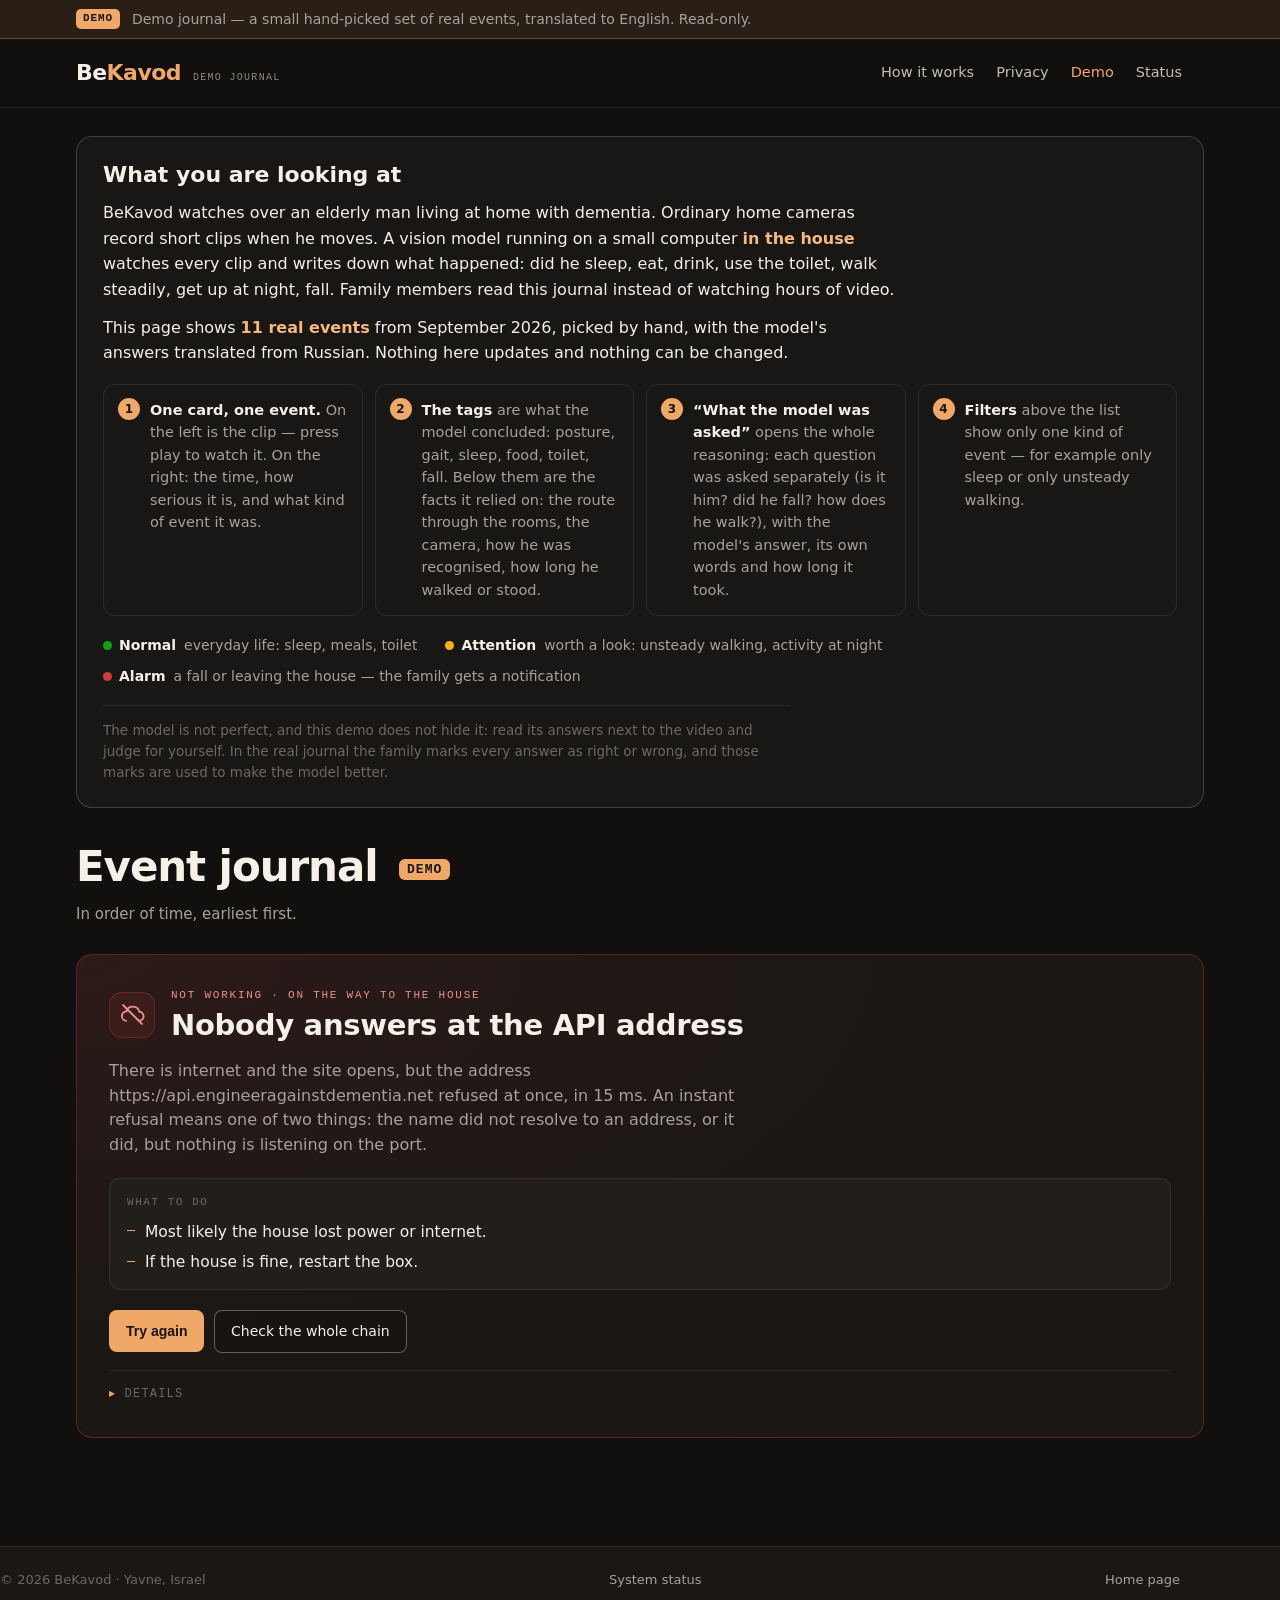
==== commit a04a8aad: "Демо журнала: события по порядку времени, от раннего к позднему Co-Authored-By: Claude Opus 5.5 <nor" ====
--- a/demo/index.html
+++ b/demo/index.html
@@ -135,7 +135,7 @@
 
   <header class="jrn__head">
     <h1>Event journal <span class="demo-h1tag">demo</span></h1>
-    <p class="jrn__sub">Newest entries first. <span id="counter">—</span></p>
+    <p class="jrn__sub">In order of time, earliest first. <span id="counter">—</span></p>
   </header>
 
   <!-- ---------- поиск и фильтры ---------- -->
@@ -213,6 +213,6 @@
 
 <script src="../js/demo/api.js?v=2" defer></script>
 <script src="../js/demo/fault.js?v=2" defer></script>
-<script src="../js/demo/journal.js?v=12" defer></script>
+<script src="../js/demo/journal.js?v=13" defer></script>
 </body>
 </html>
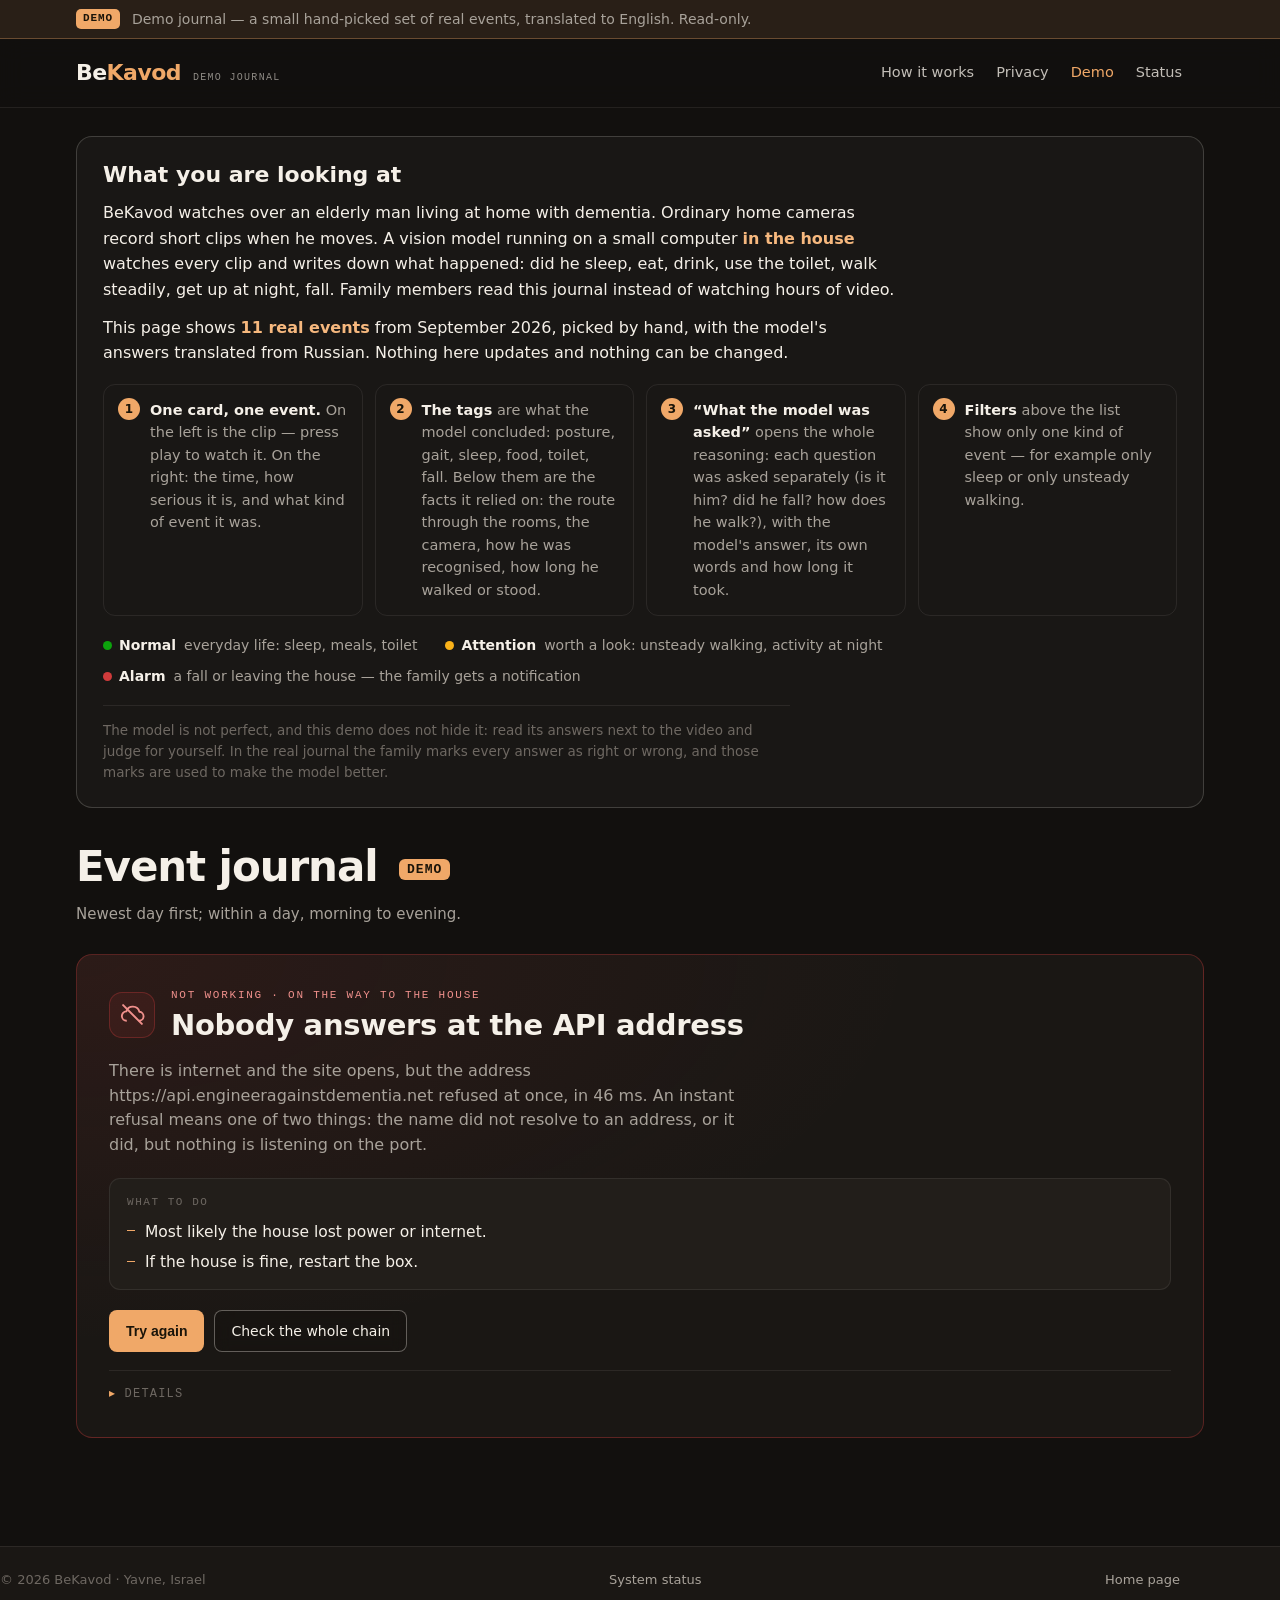
==== commit 3d941415: "Демо журнала: свежий день сверху, внутри дня от утра к вечеру Co-Authored-By: Claude Opus 5.5 <norep" ====
--- a/demo/index.html
+++ b/demo/index.html
@@ -135,7 +135,7 @@
 
   <header class="jrn__head">
     <h1>Event journal <span class="demo-h1tag">demo</span></h1>
-    <p class="jrn__sub">In order of time, earliest first. <span id="counter">—</span></p>
+    <p class="jrn__sub">Newest day first; within a day, morning to evening. <span id="counter">—</span></p>
   </header>
 
   <!-- ---------- поиск и фильтры ---------- -->
@@ -213,6 +213,6 @@
 
 <script src="../js/demo/api.js?v=2" defer></script>
 <script src="../js/demo/fault.js?v=2" defer></script>
-<script src="../js/demo/journal.js?v=13" defer></script>
+<script src="../js/demo/journal.js?v=14" defer></script>
 </body>
 </html>
